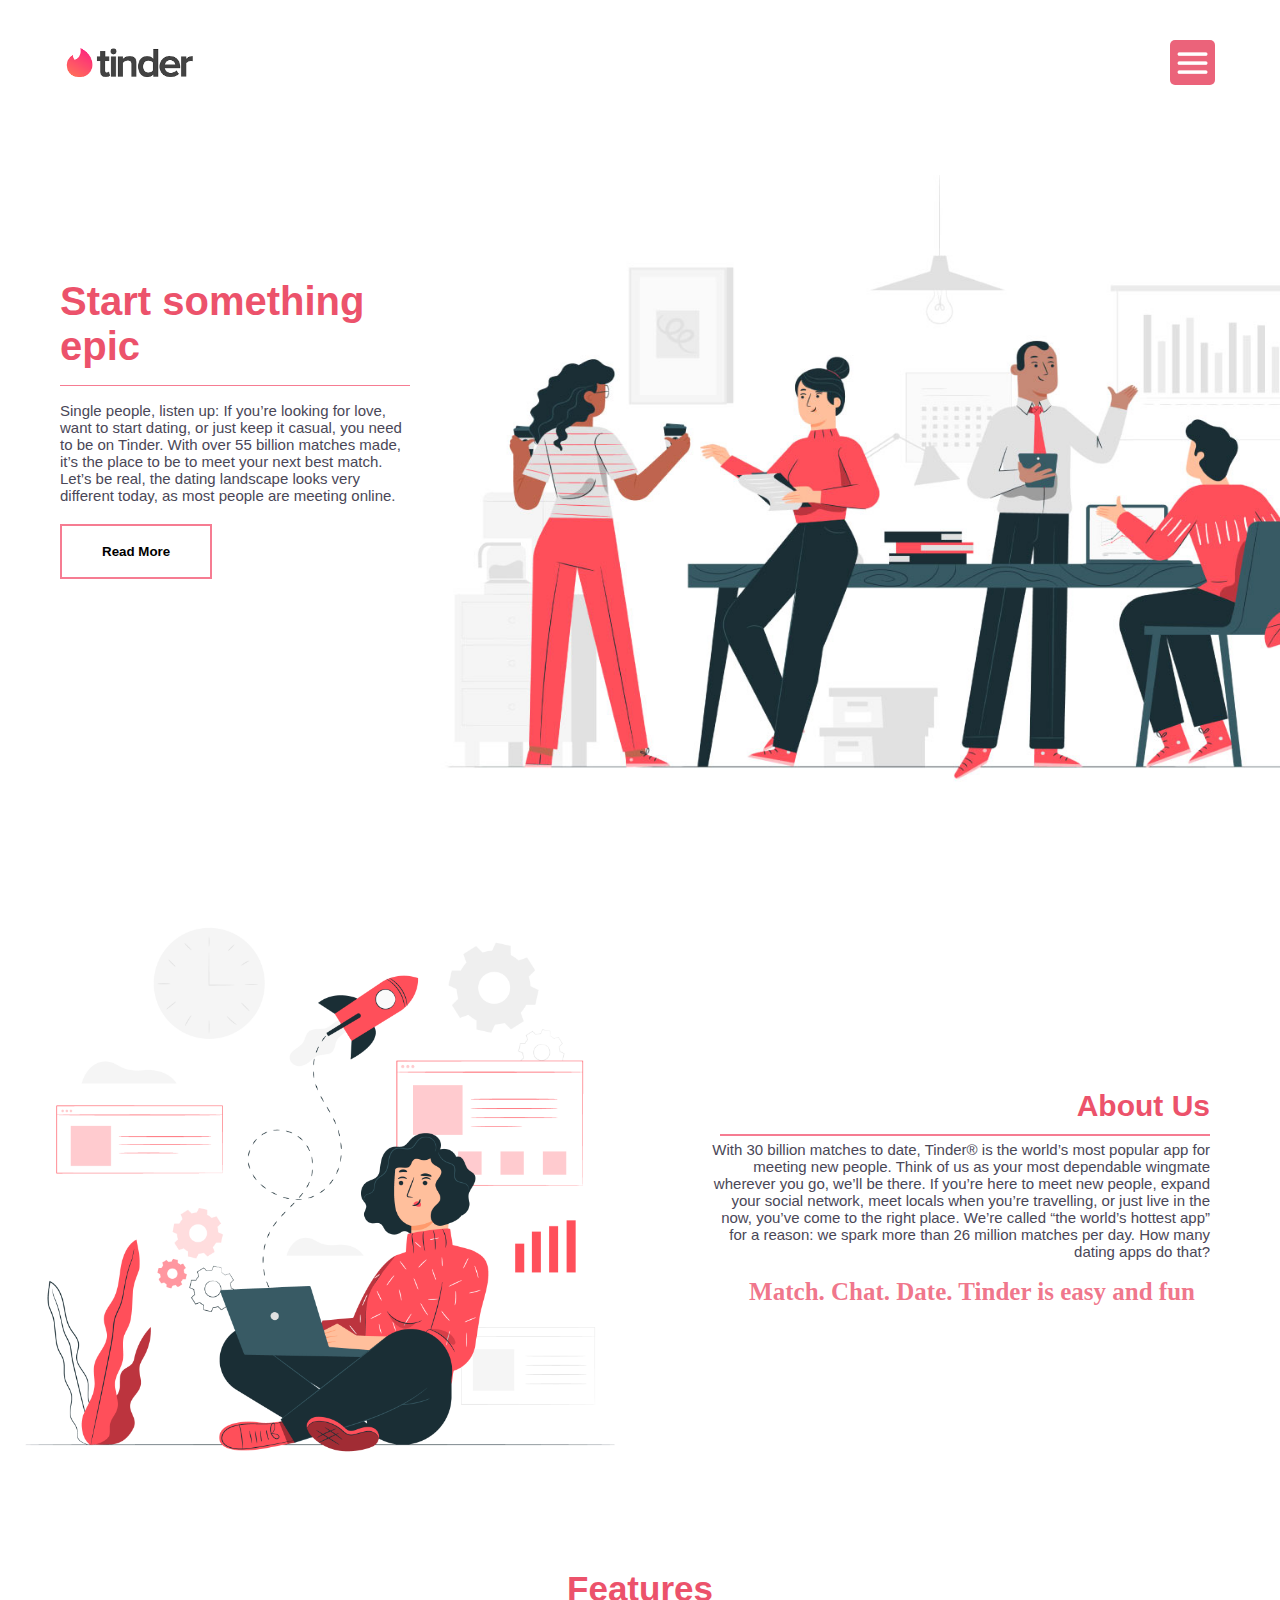
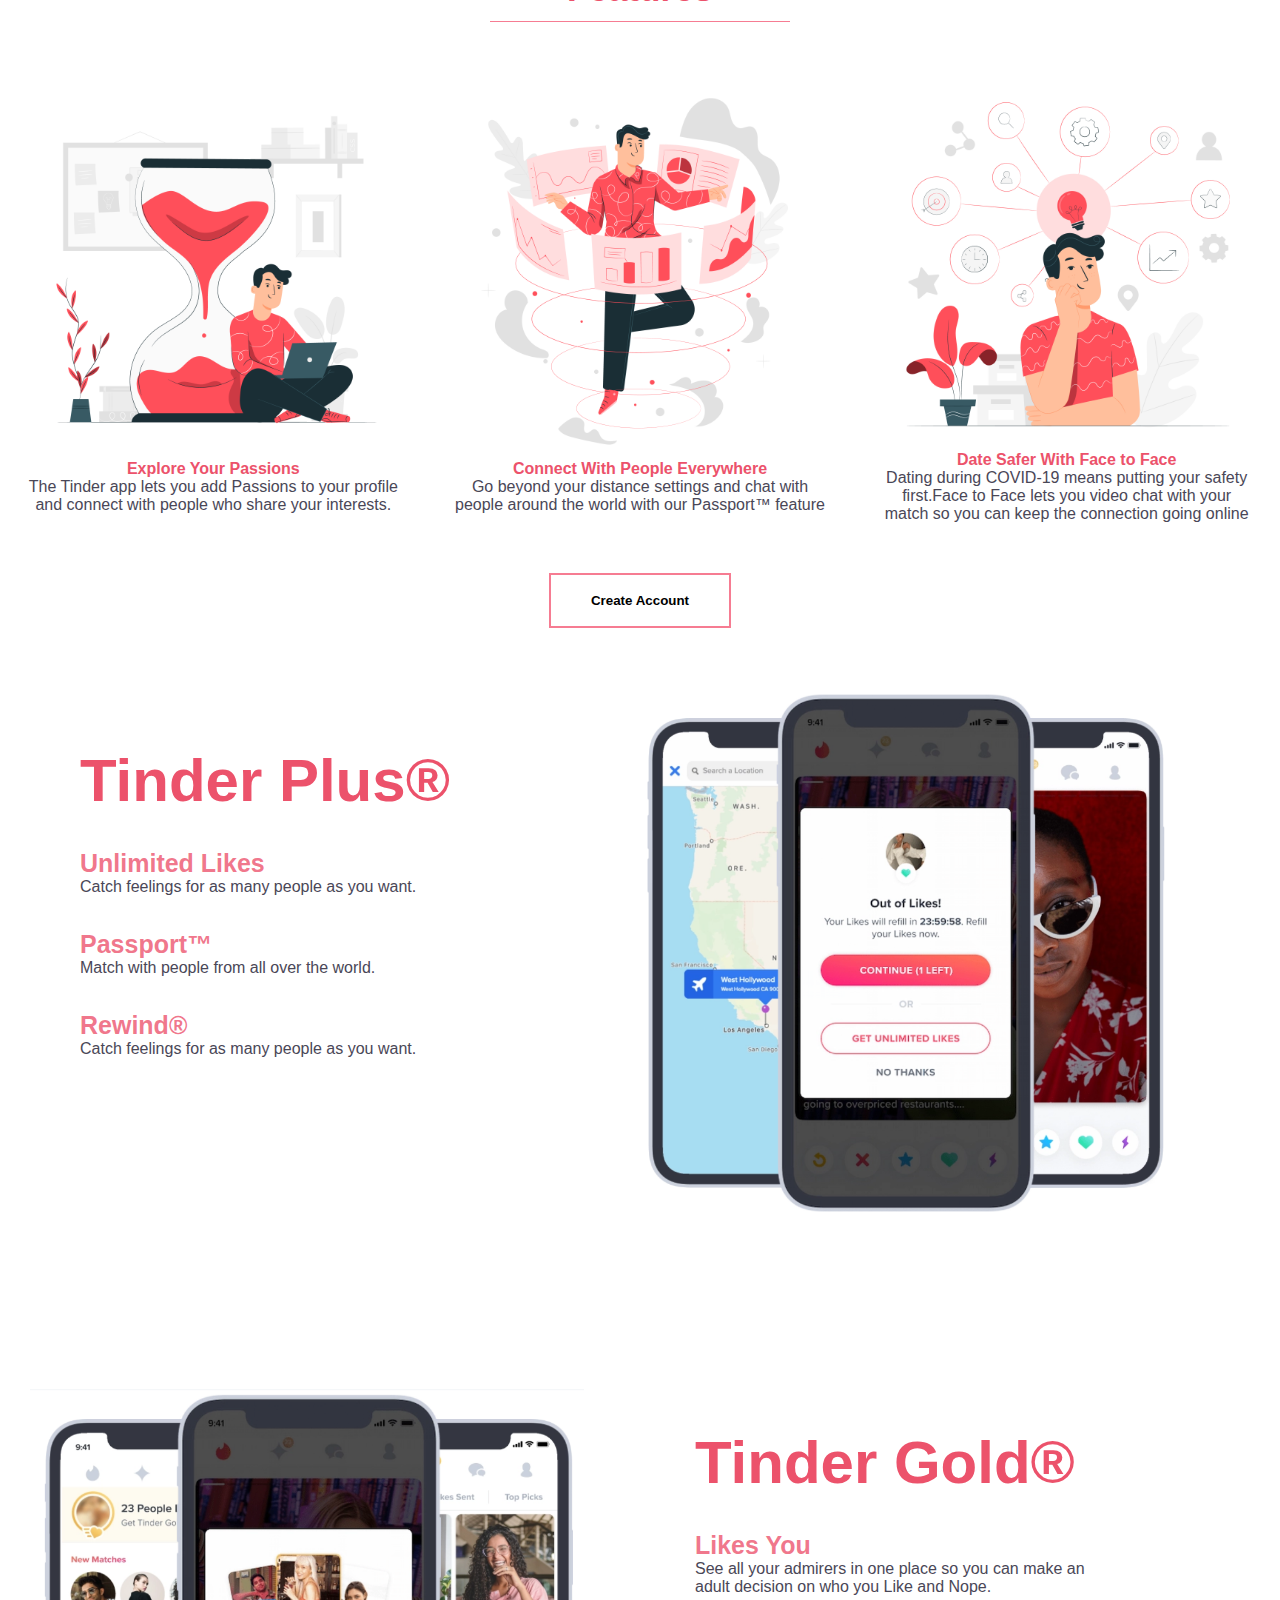
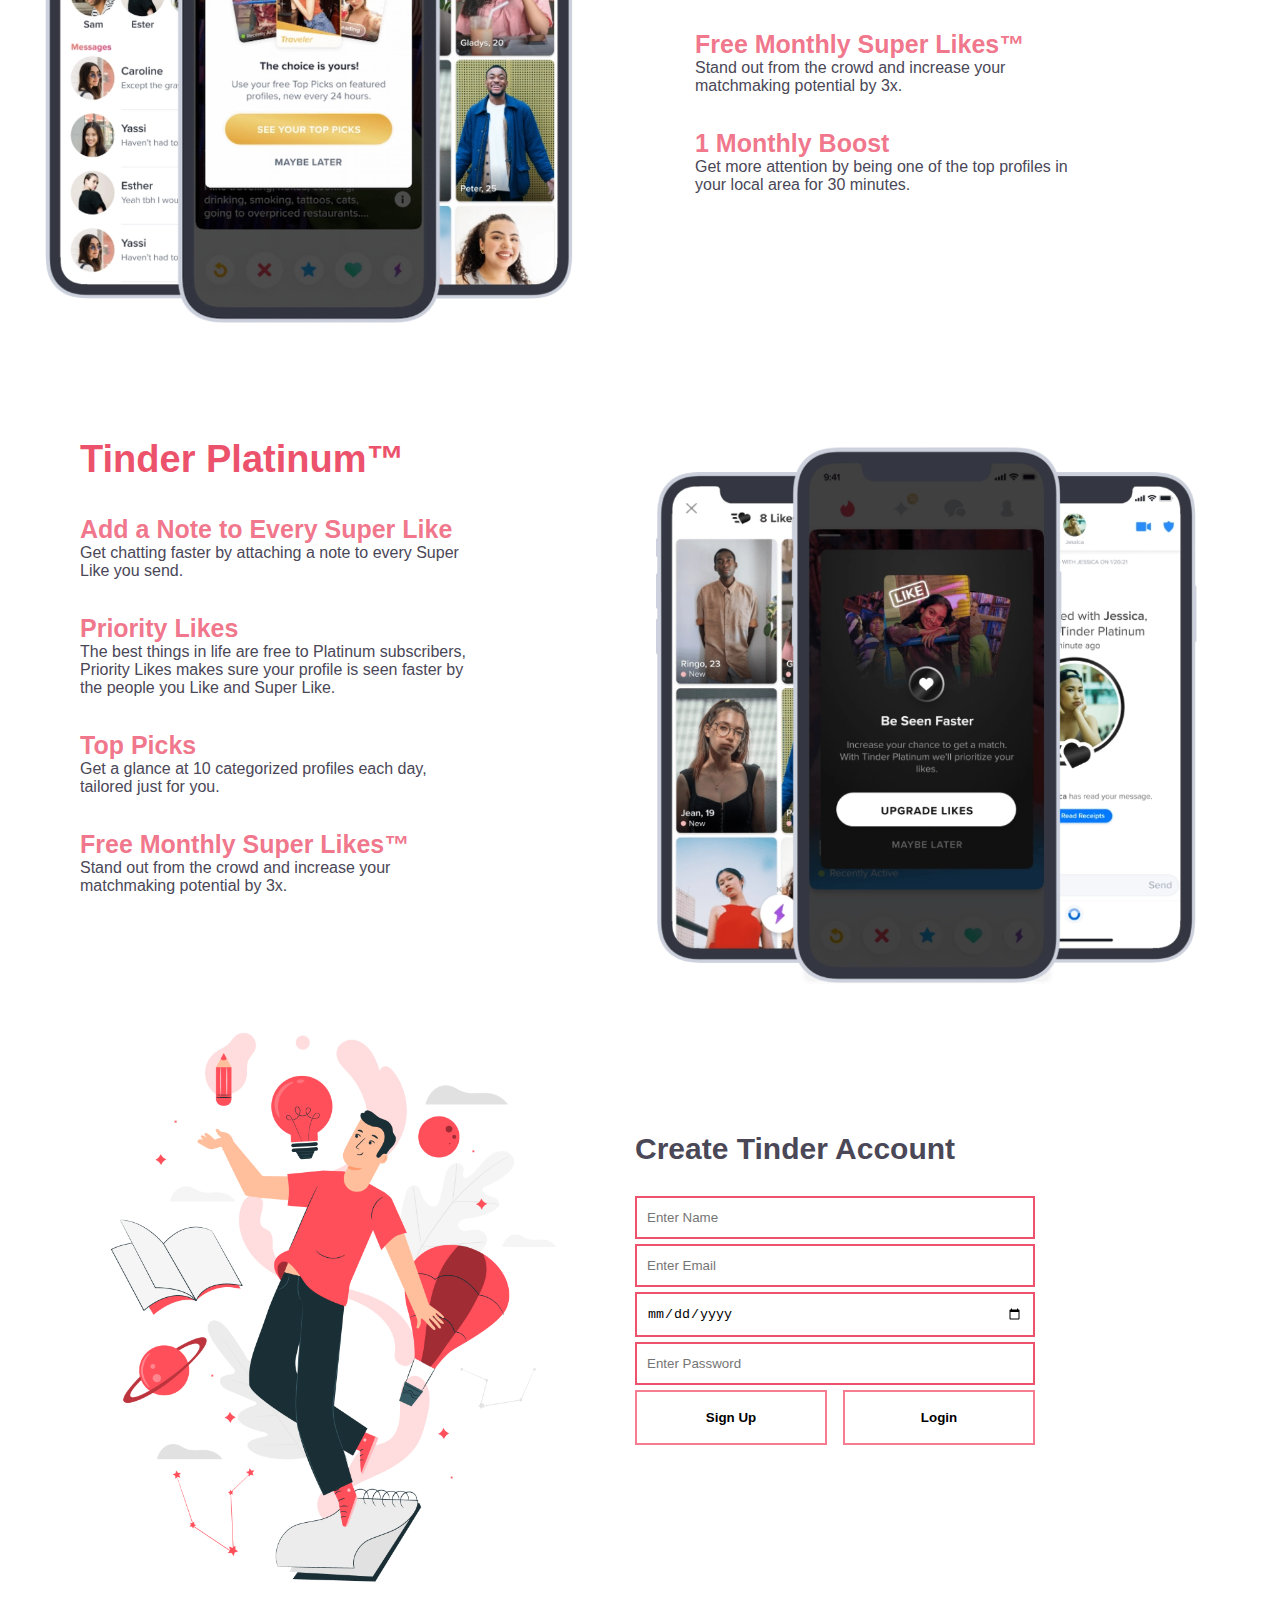
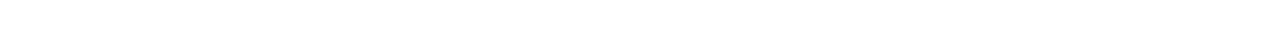
==== index.html @ 2828ff1f "first commit" ====
<!DOCTYPE html>
<html lang="en">
<head>
    <meta charset="UTF-8">
    <meta http-equiv="X-UA-Compatible" content="IE=edge">
    <meta name="viewport" content="width=device-width, initial-scale=1.0">
    <link href="wstyle.css" rel="stylesheet" type="text/css">
    <title>Website</title>
</head>
<body>
    <a name="header">
<section id="header">
    <div class="container">
  
        <img src="images/tinder.jpg" class="logo">
        <div class="header-text"> 
            <h1>Start something epic</h1>
            <span class="square">
            </span>
            <p class="p-text">Single people, listen up: If you’re looking for love, want to start dating, or just keep it casual, you need to be on Tinder. With over 55 billion matches made, it’s the place to be to meet your next best match. Let’s be real, the dating landscape looks very different today, as most people are meeting online. </p>
        <button class="read">Read More</button>
        </div>
    </div>
</section>
</a>
<nav id="side">
<ul>
    <li><a href="#header">HOME</a></li>
    <li><a href="#sign">SIGN IN</a></li>
    <li><a href="#about">ABOUT US</a></li>
    <li><a href="#feature">FEATURES</a></li>
        <li>
            <a href="#product">Tinder Plus®</a>   
        <li>
            <a href="#gold">Tinder Gold®</a>
    </li>
    <li>
        <a href="#platinum">Tinder Platinum™</a>
    </li>
</ul>
</nav>
<img src="images\Untitledmenui.png" id="menui">
<a name="about">
<section id="about">
        <div class="about-left-col">
            <img src="images/3255469.jpg">
        </div>
        <div class="about-right-col">
    <div class ="about-text">
        <h1 class="htext">About Us</h1>
        <span class="squarelong">
        </span>
        <p class="pt">With 30 billion matches to date, Tinder® is the world’s most popular app for meeting new people. Think of us as your most dependable wingmate wherever you go, we’ll be there. If you’re here to meet new people, expand your social network, meet locals when you’re travelling, or just live in the now, you’ve come to the right place. We’re called “the world’s hottest app” for a reason: we spark more than 26 million matches per day. How many dating apps do that?</p>
        <br>
        <h3>Match. Chat. Date. Tinder is easy and fun </h3>
    </div>
        </div>
    </section>
    </a>
    <a name="feature">
    <section id="features">
        <div class="feature-head">
            <h1 class="headtes">Features</h1>
          <center>
            <div class="lines">
            </div>
          </center>  
        </div>
        <div class="feature-row">
            <div class="feature-col">
                <img src="images/3255337.jpg" class="imag">
                <h4 class="fh">Explore Your Passions</h4>
                <p class="fp">The Tinder app lets you add Passions to your profile and connect with people who share your interests.</p>
            </div>
            <div class="feature-col">
                <img src="images/3684518.jpg" class="imag">
                <h4 class="fh">Connect With People Everywhere</h4>
                <p class="fp">Go beyond your distance settings and chat with people around the world with our Passport™ feature</p>
            </div>
            <div class="feature-col">
                <img src="images/3704081.jpg" class="imag">
                <h4 class="fh">Date Safer With Face to Face</h4>
                <p class="fp">Dating during COVID-19 means putting your safety first.Face to Face lets you video chat with your match so you can keep the connection going online</p>
            </div>
        </div>
        <div class="feature-btn">
            <center>
            <button class="read">Create Account</button>
            </center>
        </div>
    </section>
</a>
<a name="product">
<section id="products">
    <div class="container product-row">
        <div class="product-left-col">
            <div class="product-text">
                <h1>Tinder Plus®</h1>
                <br>
                <h3 class="producthead">Unlimited Likes</h3>
                <p class="productp">Catch feelings for as many people as you want.</p>
               <br>
                <h3 class="producthead"> Passport™</h3>
                <p class="productp">Match with people from all over the world.</p>
                <br>
                <h3 class="producthead">Rewind®</h3>
                <p class="productp">Catch feelings for as many people as you want.</p>
            </div>
        </div>
        <div class="product-right-col">
            <img src="images/ims.png">
        </div>
    </div>
</section>
</a>
<a name="gold">
<section id="prodgold">
    <div class="container product-row">
        <div class="product-right-col">
            <img src="images/gold.png">
        </div>
        <div class="product-left-col">
            <div class="product-text">
                
                <h1>Tinder Gold®</h1>
                <br>
                <h3 class="producthead">Likes You</h3>
                <p class="productp">See all your admirers in one place so you can make an adult decision on who you Like and Nope.</p>
               <br>
                <h3 class="producthead">Free Monthly Super Likes™</h3>
                <p class="productp"> Stand out from the crowd and increase your matchmaking potential by 3x.</p>
                <br>
                <h3 class="producthead">1 Monthly Boost</h3>
                <p class="productp">Get more attention by being one of the top profiles in your local area for 30 minutes.</p>
            
            </div>
        </div>
        
    </div>
</section>
</a>
<a name="platinum">
    <section id="prodplat">
        <div class="container product-row">
            <div class="product-left-col">
                <div class="product-text">
                    <h1 class ="plath">Tinder Platinum™</h1>
                    <br>
                    <h3 class="producthead">Add a Note to Every Super Like</h3>
                    <p class="productp">Get chatting faster by attaching a note to every Super Like you send.</p>
                   <br>
                    <h3 class="producthead">Priority Likes</h3>
                    <p class="productp">The best things in life are free to Platinum subscribers, Priority Likes makes sure your profile is seen faster by the people you Like and Super Like.</p>
                    <br>
                    <h3 class="producthead">Top Picks</h3>
                    <p class="productp">Get a glance at 10 categorized profiles each day, tailored just for you.</p>
                    <br>
                    <h3 class="producthead">Free Monthly Super Likes™</h3>
                    <p class="productp">Stand out from the crowd and increase your matchmaking potential by 3x.</p>
                </div>
            </div>
            <div class="product-right-col">
                <img src="images/platinum.png">
            </div>
        </div>
    </section>
    </a>
    <a name="sign">
  <section id="contact">
      <div class="container contact-row">
             
              <div class="contact-left-col">
                  <img src="images/3255309.jpg">
              </div>
              <div class="contact-right-col">
                  <h1 class="plat">Create Tinder Account</h1>
                  <form>
                      <input type="text" placeholder="Enter Name">
                      <input type="email" placeholder="Enter Email">
                      <input type="date" placeholder="Enter dob">
                      <input type="Password" placeholder="Enter Password">
                      <div class="btn-box">
                        <button class="read">Sign Up</button>
                        <button class="read">Login</button>
                    </div>
                  </form>
            </div>
          </div>
      </div>
  </section>
</a>
<script>
    var menui = document.getElementById("menui");
    var side= document.getElementById("side");
 side.style.right = "-250px";
 menui.onclick = function (){
     if(side.style.right =="-250px"){
        side.style.right="0";
     }
     else{
         side.style.right="-250px";
     }
 }
 
 </script>
</body>
</html>
---- wstyle.css ----
*{
  margin:0;
  padding:0;
  
}
#header{
  height: 100vh;
  background-image: url(images/3372240.jpg);
  background-position: center;
  background-size: cover;
}
.container{
  margin-top: -25px;
  margin-right:20px ;
  margin-left: 10px;
}
.logo{
  width:240px;
  height:180px;
}
.header-text{
  max-width: 350px;
  margin-left: 50px;
  margin-top: 120px;
  font-family:'Lucida Sans', 'Lucida Sans Regular', 'Lucida Grande', 'Lucida Sans Unicode', Geneva, Verdana, sans-serif;
  color: rgb(236, 82, 107);
  font-size: 20px;
}
.p-text{
  max-width: 350px;
  margin-top: 10px;
  font-size: 15px;
  font-family:Verdana, Geneva, Tahoma, sans-serif;
  color: rgb(74, 71, 87);

}
.square{
  height: 1px;
  width:350px;
  display: inline-block;
  background: #f67c92;
  margin: 1px 0px;
}
.squarelong{
  height: 1.5px;
  width:490px;
  display: inline-block;
  background: #f67c92;
  margin: 1px 0px;
}
.read{
  padding:18px 40px;
  background:transparent ;
  outline: none;
  border: 2px solid #f67c92;
  font-weight: bold;
  cursor: pointer;
  font-family:Verdana, Geneva, Tahoma, sans-serif;
}
.header-text button{
  margin-top: 20px;
  margin-bottom: 60px;
}
#side{
  width:250px;
  height:100vh;
  position:fixed;
  right:-250px;
  top:0;
 background:  rgb(235, 99, 122);
  z-index: 2;
  transition: 0.5s;
}
nav ul li{
  list-style: none;
  margin:50px 20px;
}
nav ul li a{
  text-decoration: none;
  color:white ;
  font-family: 'Segoe UI', Tahoma, Geneva, Verdana, sans-serif;
}
#menui{
  width:45px;
  position: fixed;
  right:65px;
  top:40px;
  z-index:2;
  cursor: pointer;
  border-radius: 5px;
}
#about{
  padding:100px 0;
  display:flex;
  align-items: center;
  flex-wrap: wrap;
}
.about-left-col{
  flex-basis:50% ;
}
.about-left-col img{
  width:100%;
  margin-top:-100px ;
 margin-bottom:-100px ;
}
.about-right-col{
  flex-basis:50% ;
  text-align: right;
}
.about-text{
  max-width: 500px;
  margin-right: 70px;
  display: inline-block;
}
.htext{
  font-family: 'Lucida Sans', 'Lucida Sans Regular', 'Lucida Grande', 'Lucida Sans Unicode', Geneva, Verdana, sans-serif;
  color: rgb(236, 82, 107);
  font-size:30px;
}
.pt{
  font-family: Verdana, Geneva, Tahoma, sans-serif;
  color: rgb(74, 71, 87);
font-size: 15px;
}
h3{
  color: rgba(236, 82, 108, 0.795);
   margin-right:15px ;
 font-size:25px;
}
#features{
  padding-top:50px;
  padding-bottom: 50px;
}
.feature-row{
  width:100%;
  margin:auto;
  display:flex;
  align-items: center;
  justify-content: space-around;
  flex-wrap:wrap;
  margin-bottom:100px ;
  margin-top: 50px;
}
.feature-col{
  flex-basis: 25%;
  text-align: center;
}
.imag{
  width:370px;
  height:370px;
}
.headtes{
  text-align: center;
  font-family:'Lucida Sans', 'Lucida Sans Regular', 'Lucida Grande', 'Lucida Sans Unicode', Geneva, Verdana, sans-serif;
  font-size:35px;
  color: rgb(236, 82, 107);
}
.lines{
  height: 1px;
  width:300px;
  display: inline-block;
  background: #f67c92;
  margin: 1px 0px;
}
.fh{
   font-family:'Lucida Sans', 'Lucida Sans Regular', 'Lucida Grande', 'Lucida Sans Unicode', Geneva, Verdana, sans-serif ;
   color: rgb(236, 82, 107);
}
.fp{
  font-family: Verdana, Geneva, Tahoma, sans-serif;
  color: rgb(74, 71, 87);

}
.feature-btn{
  margin-top:-50px;
}

#products{
  padding-top:100px;
  padding:20px ;
}
#prodgold{
  padding-top:140px;
  padding-left:20px;
}
#prodplat{
  padding-top:140px;
  padding-left: 20px;
}
.product-row{
display:flex;
align-items: center;
flex-wrap: wrap;
}
.product-right-col{
  flex-basis: 50%;
}
.product-right-col img{
  width:90%;
  margin-top:-30px;
  margin-bottom: 25px;
}
.product-left-col{
  flex-basis: 50%;
}

.product-text{
  max-width:400px;
  font-family: 'Lucida Sans', 'Lucida Sans Regular', 'Lucida Grande', 'Lucida Sans Unicode', Geneva, Verdana, sans-serif;
  color:rgb(236, 82, 107); 
  font-size: 30px;
  margin-bottom:50px;
  margin-left: 50px;
  margin-top: -100px;
}
.producthead{
  font-family:'Segoe UI', Tahoma, Geneva, Verdana, sans-serif;
  font-size: 25px;
}
.productp{
  font-family: Verdana, Geneva, Tahoma, sans-serif;
  color: rgb(74, 71, 87);
  font-size: 16px;
}
.plath{
 font-size: 38px;
}
.contact-row{
  display:flex;
  align-items:center;
  flex-wrap:wrap;
}
.contact-left-col,.contact-right-col{
flex-basis:50%;
}
.contact-left-col img{
  width:100%;
}
form{
  max-width:400px;
  margin:30px 0;
}
form input{
  width:100%;
  padding:12px 10px;
  margin-bottom:5px;
  outline:none;
  box-shadow: none;
  box-sizing: border-box;
  border:2px solid rgb(236, 82, 107); ;
}
.plat{
  font-family:Verdana, Geneva, Tahoma, sans-serif;
  font-size: 30px;
  color: rgb(74, 71, 87);
}
.btn-box{
  width:100%;
  display: flex;
  justify-content: space-between;
}
.btn-box button{
  flex-basis:48%;
  padding:18px 0;

}
@media only screen and (max-width:770px){
  #header{
    background-image: none;
  }
  .container{
    margin-top:-17px;
    margin-right:10px ;
    margin-left: -10px;
  }
  .logo{
    width:225px;
    height:170px;
  }
  .header-text{
    margin-left: 50px;
    margin-top: 70px;
    font-family:'Lucida Sans', 'Lucida Sans Regular', 'Lucida Grande', 'Lucida Sans Unicode', Geneva, Verdana, sans-serif;
    color: rgb(236, 82, 107);
    font-size: 20px;
  }
  #menui{
    width:40px;
    top:45px;
    right:65px;
    border-radius: 5px;
  }
  .read{
    padding:10px 16px;  
  }
  .about-left-col,.about-right-col{
    flex-basis:100% ;
  }
  .about-text{
   padding-right:10px;
    margin: 60px 0 10px;
    display: inline-block;
  }
 
  .feature-col{
    flex-basis: 100%;
    margin-bottom: 120px;
  }
  .feature-row{
    margin:0 50px;
  }
  .product-left-col,.product-right-col{
    flex-basis: 100%;
  }
  .headtes{
    margin-left: 80px;
  }
  .lines{
    height: 1px;
    width:300px;
    display: inline-block;
    background: #f67c92;
    margin: 1px 80px;
  }
 .feature-btn{
   padding-left: 100px;
 }
 .product-right-col img{
  width:90%;
margin:10px 60px;

}
.product-text{
  font-size: 25px;
  margin-bottom:50px;
  margin-left: 60px;
  margin-top: 40px;
}

.contact-left-col,.contact-right-col{
  flex-basis:100%;
  }
  .contact-left-col img{
    margin-top: 100px;
    margin-left: 70px;
  }
  form{
    margin-left: 100px;
    margin-right: -20px;
  }
  .plat{
    margin-left: 110px;
    font-size: 20px;
   }
}
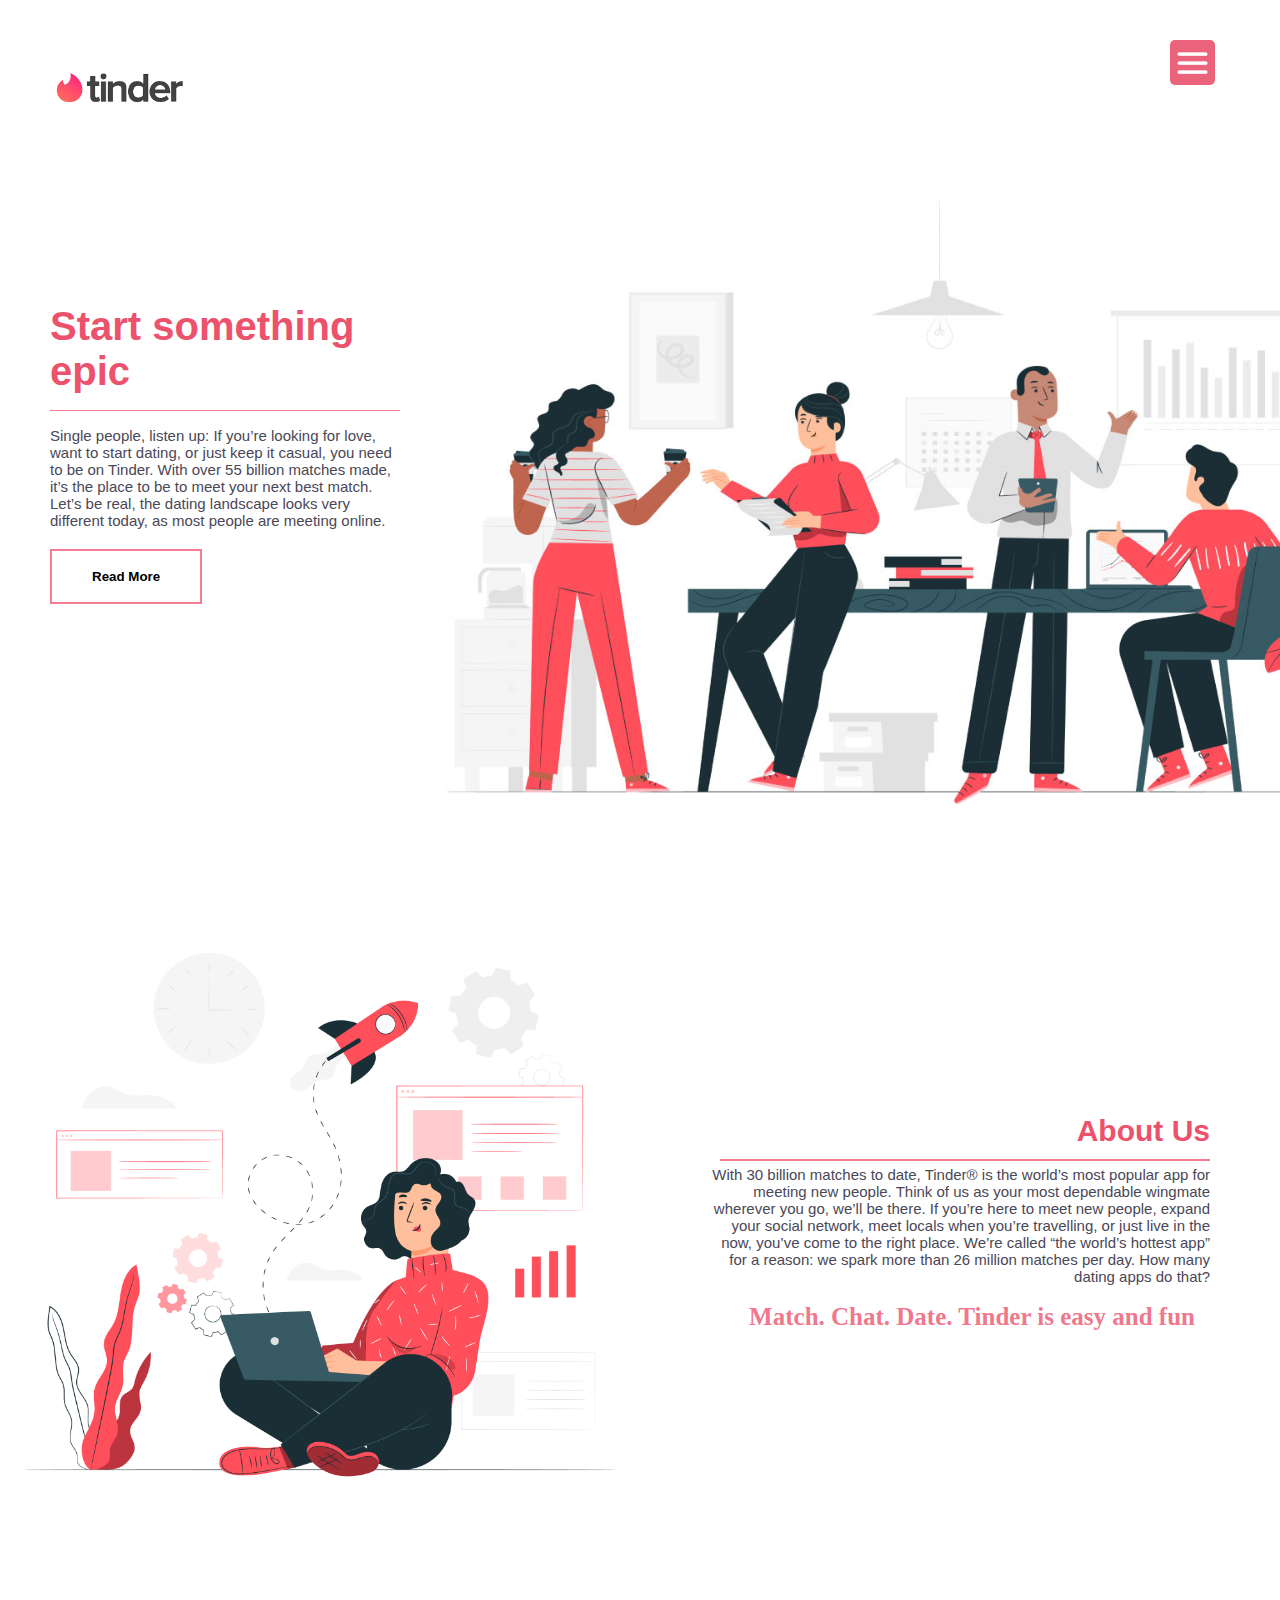
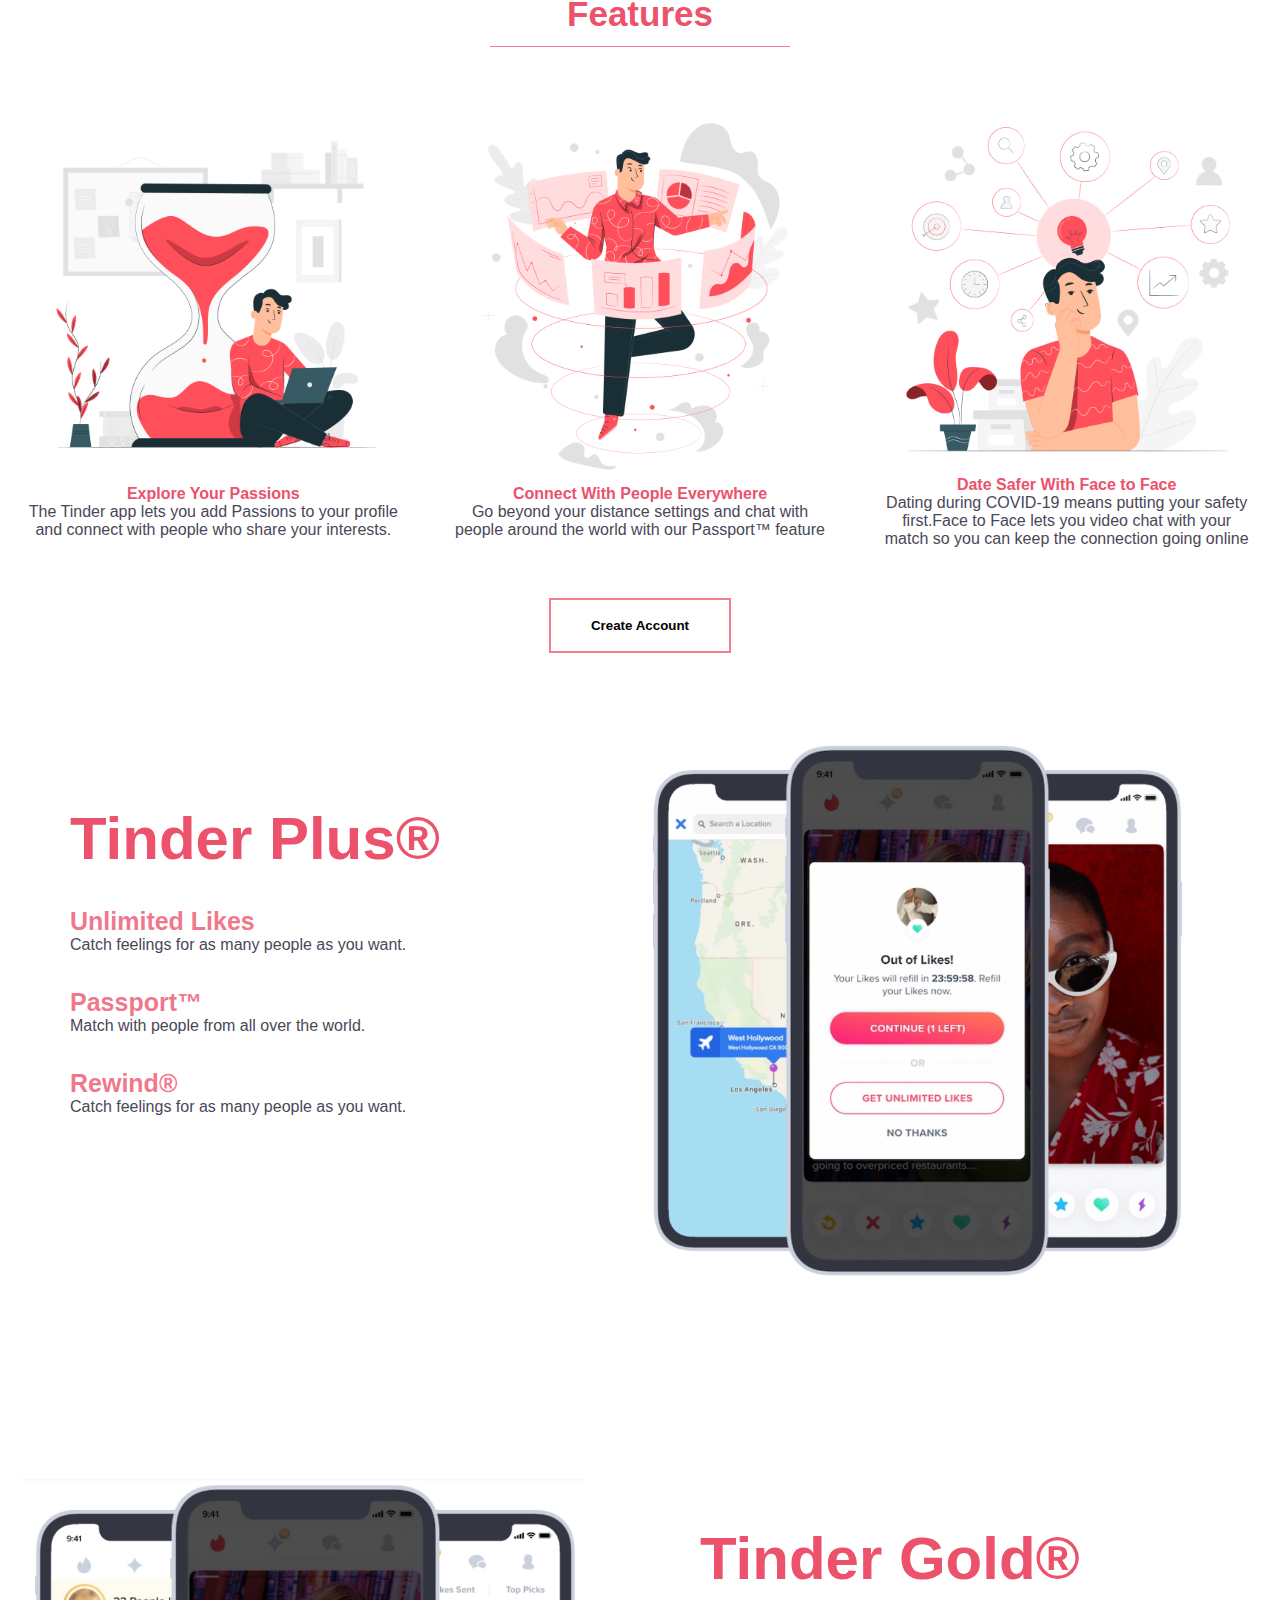
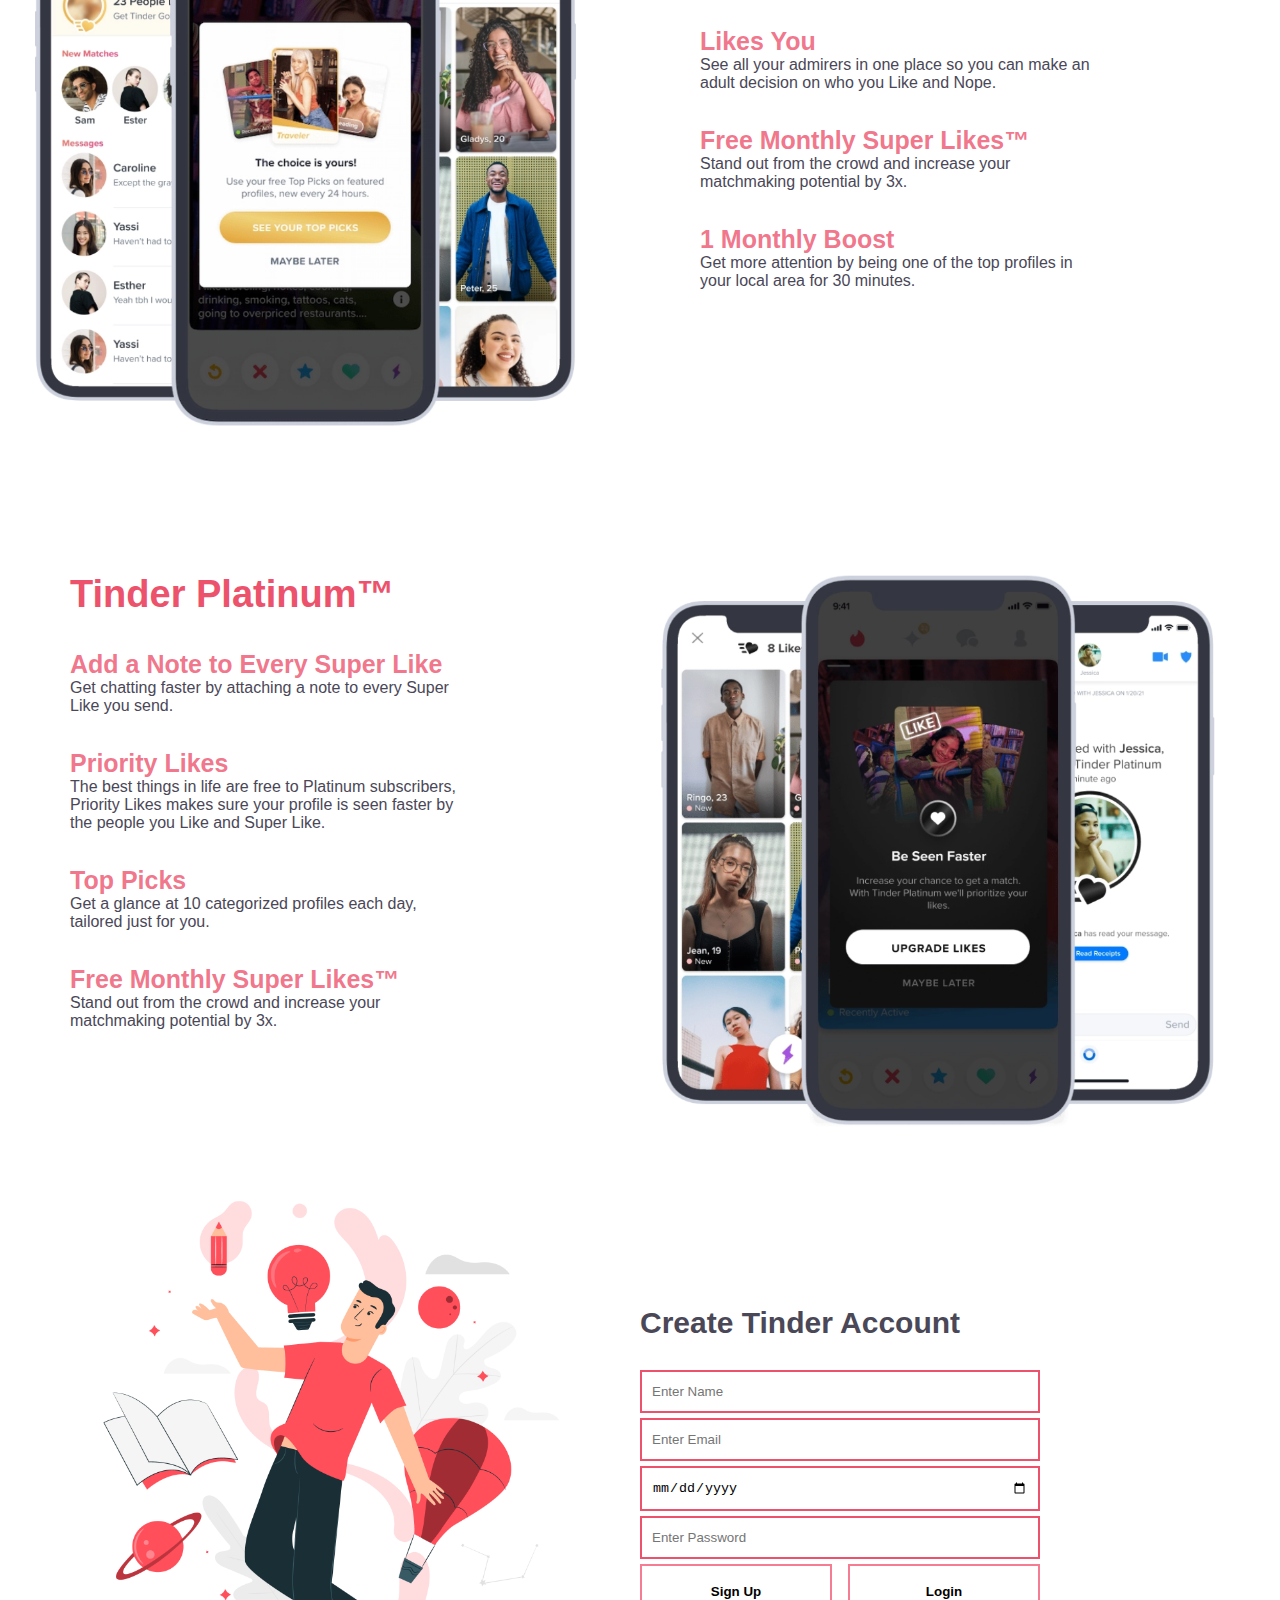
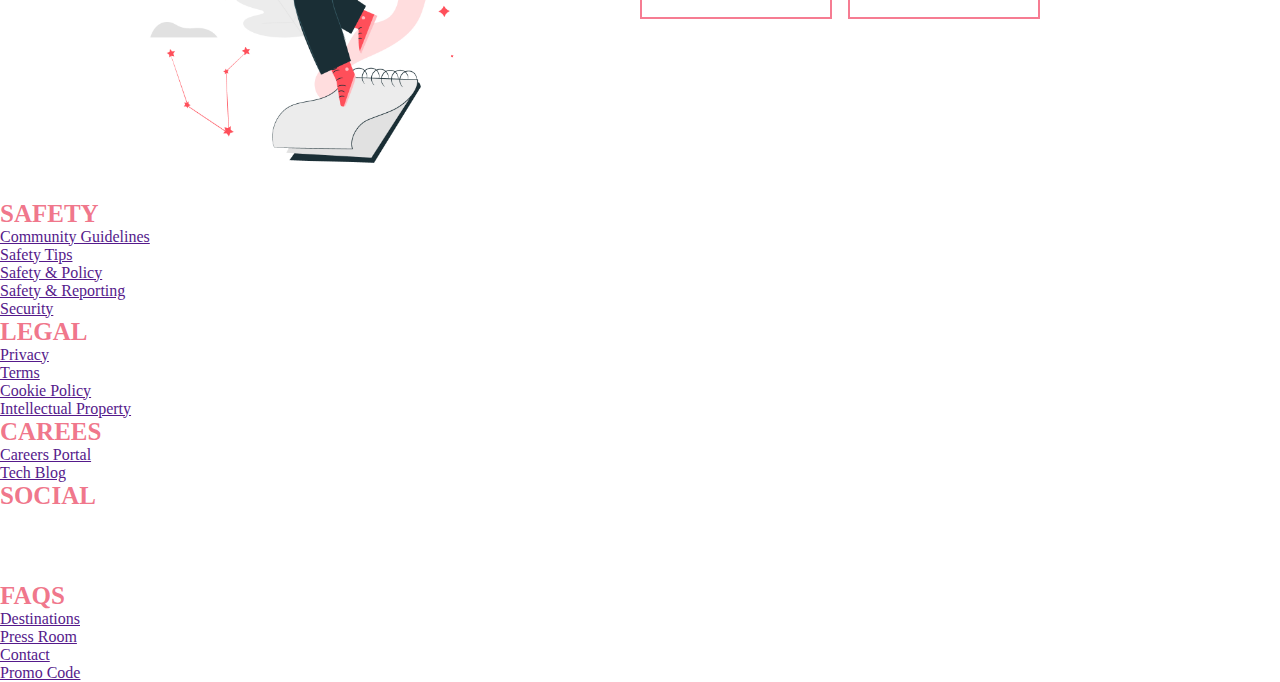
==== commit 2eaa61c1: "Update index.html" ====
--- a/index.html
+++ b/index.html
@@ -1,207 +1,278 @@
 <!DOCTYPE html>
 <html lang="en">
+
 <head>
     <meta charset="UTF-8">
     <meta http-equiv="X-UA-Compatible" content="IE=edge">
-    <meta name="viewport" content="width=device-width, initial-scale=1.0">
+    <meta name="viewport" content="width=device-width" , initial-scale="0">
+    <link href="wstyle.css" rel="stylesheet" type="text/css">
+    <link rel="preconnect" href="https://fonts.googleapis.com">
+    <link rel="preconnect" href="https://fonts.gstatic.com" crossorigin>
+    <link rel="stylesheet" href="https://maxcdn.bootstrapcdn.com/bootstrap/4.0.0-alpha.6/css/bootstrap.min.css"
+        integrity="sha384-rwoIResjU2yc3z8GV/NPeZWAv56rSmLldC3R/AZzGRnGxQQKnKkoFVhFQhNUwEyJ" crossorigin="anonymous">
+    <script src="https://ajax.googleapis.com/ajax/libs/jquery/3.5.1/jquery.min.js"></script>
+    <script src="https://maxcdn.bootstrapcdn.com/bootstrap/3.4.1/js/bootstrap.min.js"></script>
     <link href="wstyle.css" rel="stylesheet" type="text/css">
     <title>Website</title>
 </head>
+
 <body>
     <a name="header">
-<section id="header">
-    <div class="container">
-  
-        <img src="images/tinder.jpg" class="logo">
-        <div class="header-text"> 
-            <h1>Start something epic</h1>
-            <span class="square">
-            </span>
-            <p class="p-text">Single people, listen up: If you’re looking for love, want to start dating, or just keep it casual, you need to be on Tinder. With over 55 billion matches made, it’s the place to be to meet your next best match. Let’s be real, the dating landscape looks very different today, as most people are meeting online. </p>
-        <button class="read">Read More</button>
+        <section id="header">
+            <div class="container-fluid">
+
+                <img src="images/tinder.jpg" class="logo">
+                <div class="header-text">
+                    <h1>Start something epic</h1>
+                    <span class="square">
+                    </span>
+                    <p class="p-text">Single people, listen up: If you’re looking for love, want to start dating, or
+                        just keep it casual, you need to be on Tinder. With over 55 billion matches made, it’s the place
+                        to be to meet your next best match. Let’s be real, the dating landscape looks very different
+                        today, as most people are meeting online. </p>
+                    <button class="read">Read More</button>
+                </div>
+            </div>
+        </section>
+    </a>
+    <nav id="side">
+        <ul>
+            <li><a href="#header">HOME</a></li>
+            <li><a href="#sign">SIGN IN</a></li>
+            <li><a href="#about">ABOUT US</a></li>
+            <li><a href="#feature">FEATURES</a></li>
+            <li>
+                <a href="#product">Tinder Plus®</a>
+            <li>
+                <a href="#gold">Tinder Gold®</a>
+            </li>
+            <li>
+                <a href="#platinum">Tinder Platinum™</a>
+            </li>
+        </ul>
+    </nav>
+    <img src="images/Untitledmenui.png" id="menui">
+    <a name="about">
+        <section id="about">
+            <div class="about-left-col">
+                <img src="images/3255469.jpg">
+            </div>
+            <div class="about-right-col">
+                <div class="about-text">
+                    <h1 class="htext">About Us</h1>
+                    <span class="squarelong">
+                    </span>
+                    <p class="pt">With 30 billion matches to date, Tinder® is the world’s most popular app for meeting
+                        new people. Think of us as your most dependable wingmate wherever you go, we’ll be there. If
+                        you’re here to meet new people, expand your social network, meet locals when you’re travelling,
+                        or just live in the now, you’ve come to the right place. We’re called “the world’s hottest app”
+                        for a reason: we spark more than 26 million matches per day. How many dating apps do that?</p>
+                    <br>
+                    <h3>Match. Chat. Date. Tinder is easy and fun </h3>
+                </div>
+            </div>
+        </section>
+    </a>
+    <a name="feature">
+        <section id="features">
+            <div class="feature-head">
+                <h1 class="headtes">Features</h1>
+                <center>
+                    <div class="lines">
+                    </div>
+                </center>
+            </div>
+            <div class="feature-row">
+                <div class="feature-col">
+                    <img src="images/3255337.jpg" class="imag">
+                    <h4 class="fh">Explore Your Passions</h4>
+                    <p class="fp">The Tinder app lets you add Passions to your profile and connect with people who share
+                        your interests.</p>
+                </div>
+                <div class="feature-col">
+                    <img src="images/3684518.jpg" class="imag">
+                    <h4 class="fh">Connect With People Everywhere</h4>
+                    <p class="fp">Go beyond your distance settings and chat with people around the world with our
+                        Passport™ feature</p>
+                </div>
+                <div class="feature-col">
+                    <img src="images/3704081.jpg" class="imag">
+                    <h4 class="fh">Date Safer With Face to Face</h4>
+                    <p class="fp">Dating during COVID-19 means putting your safety first.Face to Face lets you video
+                        chat with your match so you can keep the connection going online</p>
+                </div>
+            </div>
+            <div class="feature-btn">
+                <center>
+                    <button class="read">Create Account</button>
+                </center>
+            </div>
+        </section>
+    </a>
+    <a name="product">
+        <section id="products">
+            <div class="containerr product-row">
+                <div class="product-left-col">
+                    <div class="product-text">
+                        <h1>Tinder Plus®</h1>
+                        <br>
+                        <h3 class="producthead">Unlimited Likes</h3>
+                        <p class="productp">Catch feelings for as many people as you want.</p>
+                        <br>
+                        <h3 class="producthead"> Passport™</h3>
+                        <p class="productp">Match with people from all over the world.</p>
+                        <br>
+                        <h3 class="producthead">Rewind®</h3>
+                        <p class="productp">Catch feelings for as many people as you want.</p>
+                    </div>
+                </div>
+                <div class="product-right-col">
+                    <img src="images/ims.png">
+                </div>
+            </div>
+        </section>
+    </a>
+    <a name="gold">
+        <section id="prodgold">
+            <div class="containerr product-row">
+                <div class="product-right-col">
+                    <img src="images/gold.png">
+                </div>
+                <div class="product-left-col">
+                    <div class="product-text">
+
+                        <h1>Tinder Gold®</h1>
+                        <br>
+                        <h3 class="producthead">Likes You</h3>
+                        <p class="productp">See all your admirers in one place so you can make an adult decision on who
+                            you Like and Nope.</p>
+                        <br>
+                        <h3 class="producthead">Free Monthly Super Likes™</h3>
+                        <p class="productp"> Stand out from the crowd and increase your matchmaking potential by 3x.</p>
+                        <br>
+                        <h3 class="producthead">1 Monthly Boost</h3>
+                        <p class="productp">Get more attention by being one of the top profiles in your local area for
+                            30 minutes.</p>
+
+                    </div>
+                </div>
+
+            </div>
+        </section>
+    </a>
+    <a name="platinum">
+        <section id="prodplat">
+            <div class="containerr product-row">
+                <div class="product-left-col">
+                    <div class="product-text">
+                        <h1 class="plath">Tinder Platinum™</h1>
+                        <br>
+                        <h3 class="producthead">Add a Note to Every Super Like</h3>
+                        <p class="productp">Get chatting faster by attaching a note to every Super Like you send.</p>
+                        <br>
+                        <h3 class="producthead">Priority Likes</h3>
+                        <p class="productp">The best things in life are free to Platinum subscribers, Priority Likes
+                            makes sure your profile is seen faster by the people you Like and Super Like.</p>
+                        <br>
+                        <h3 class="producthead">Top Picks</h3>
+                        <p class="productp">Get a glance at 10 categorized profiles each day, tailored just for you.</p>
+                        <br>
+                        <h3 class="producthead">Free Monthly Super Likes™</h3>
+                        <p class="productp">Stand out from the crowd and increase your matchmaking potential by 3x.</p>
+                    </div>
+                </div>
+                <div class="product-right-col">
+                    <img src="images/platinum.png">
+                </div>
+            </div>
+        </section>
+    </a>
+    <a name="sign">
+        <section id="contact">
+            <div class="containerr contact-row">
+
+                <div class="contact-left-col">
+                    <img src="images/3255309.jpg">
+                </div>
+                <div class="contact-right-col">
+                    <h1 class="plat">Create Tinder Account</h1>
+                    <form>
+                        <input type="text" placeholder="Enter Name">
+                        <input type="email" placeholder="Enter Email">
+                        <input type="date" placeholder="Enter dob">
+                        <input type="Password" placeholder="Enter Password">
+                        <div class="btn-box">
+                            <button class="read">Sign Up</button>
+                            <button class="read">Login</button>
+                        </div>
+                    </form>
+                </div>
+            </div>
+            </div>
+        </section>
+    </a>
+    <div class="jumbotron" style="margin-bottom: 0;">
+        <div class="row">
+            <div class="col col1">
+                <h3>SAFETY</h3>
+                <ul>
+                    <li><a href="">Community Guidelines</a></li>
+                    <li><a href="">Safety Tips</a></li>
+                    <li><a href="">Safety & Policy</a></li>
+                    <li><a href="">Safety & Reporting</a></li>
+                    <li><a href="">Security</a></li>
+                </ul>
+            </div>
+            <div class="col col2">
+                <h3>LEGAL</h3>
+                <ul>
+                    <li><a href="">Privacy</a></li>
+                    <li><a href="">Terms</a></li>
+                    <li><a href="">Cookie Policy</a></li>
+                    <li><a href="">Intellectual Property</a></li>
+                </ul>
+            </div>
+            <div class="col col3">
+                <h3>CAREES</h3>
+                <ul>
+                    <li><a href="">Careers Portal</a></li>
+                    <li><a href="">Tech Blog</a></li>
+                </ul>
+            </div>
+            <div class="col col4">
+                <h3>SOCIAL</h3>
+                <ul>
+                    <li class="d-inline"><a href=""><img src="images/youtube.png" alt=""></a></li>
+                    <li class="d-inline"><a href=""><img src="images/twitter (1).png" alt=""></a></li>
+                    <li class="d-inline"><a href=""><img src="images/instagram (1).png" alt=""></a></li>
+                    <li class="d-inline"><a href=""><img src="images/facebook (2).png" alt=""></a></li>
+                </ul>
+            </div>
+            <div class="col col5">
+                <h3>FAQS</h3>
+                <ul>
+                    <li><a href="">Destinations</a></li>
+                    <li><a href="">Press Room</a></li>
+                    <li><a href="">Contact</a></li>
+                    <li><a href="">Promo Code</a></li>
+                </ul>
+            </div>
         </div>
     </div>
-</section>
-</a>
-<nav id="side">
-<ul>
-    <li><a href="#header">HOME</a></li>
-    <li><a href="#sign">SIGN IN</a></li>
-    <li><a href="#about">ABOUT US</a></li>
-    <li><a href="#feature">FEATURES</a></li>
-        <li>
-            <a href="#product">Tinder Plus®</a>   
-        <li>
-            <a href="#gold">Tinder Gold®</a>
-    </li>
-    <li>
-        <a href="#platinum">Tinder Platinum™</a>
-    </li>
-</ul>
-</nav>
-<img src="images\Untitledmenui.png" id="menui">
-<a name="about">
-<section id="about">
-        <div class="about-left-col">
-            <img src="images/3255469.jpg">
-        </div>
-        <div class="about-right-col">
-    <div class ="about-text">
-        <h1 class="htext">About Us</h1>
-        <span class="squarelong">
-        </span>
-        <p class="pt">With 30 billion matches to date, Tinder® is the world’s most popular app for meeting new people. Think of us as your most dependable wingmate wherever you go, we’ll be there. If you’re here to meet new people, expand your social network, meet locals when you’re travelling, or just live in the now, you’ve come to the right place. We’re called “the world’s hottest app” for a reason: we spark more than 26 million matches per day. How many dating apps do that?</p>
-        <br>
-        <h3>Match. Chat. Date. Tinder is easy and fun </h3>
-    </div>
-        </div>
-    </section>
-    </a>
-    <a name="feature">
-    <section id="features">
-        <div class="feature-head">
-            <h1 class="headtes">Features</h1>
-          <center>
-            <div class="lines">
-            </div>
-          </center>  
-        </div>
-        <div class="feature-row">
-            <div class="feature-col">
-                <img src="images/3255337.jpg" class="imag">
-                <h4 class="fh">Explore Your Passions</h4>
-                <p class="fp">The Tinder app lets you add Passions to your profile and connect with people who share your interests.</p>
-            </div>
-            <div class="feature-col">
-                <img src="images/3684518.jpg" class="imag">
-                <h4 class="fh">Connect With People Everywhere</h4>
-                <p class="fp">Go beyond your distance settings and chat with people around the world with our Passport™ feature</p>
-            </div>
-            <div class="feature-col">
-                <img src="images/3704081.jpg" class="imag">
-                <h4 class="fh">Date Safer With Face to Face</h4>
-                <p class="fp">Dating during COVID-19 means putting your safety first.Face to Face lets you video chat with your match so you can keep the connection going online</p>
-            </div>
-        </div>
-        <div class="feature-btn">
-            <center>
-            <button class="read">Create Account</button>
-            </center>
-        </div>
-    </section>
-</a>
-<a name="product">
-<section id="products">
-    <div class="container product-row">
-        <div class="product-left-col">
-            <div class="product-text">
-                <h1>Tinder Plus®</h1>
-                <br>
-                <h3 class="producthead">Unlimited Likes</h3>
-                <p class="productp">Catch feelings for as many people as you want.</p>
-               <br>
-                <h3 class="producthead"> Passport™</h3>
-                <p class="productp">Match with people from all over the world.</p>
-                <br>
-                <h3 class="producthead">Rewind®</h3>
-                <p class="productp">Catch feelings for as many people as you want.</p>
-            </div>
-        </div>
-        <div class="product-right-col">
-            <img src="images/ims.png">
-        </div>
-    </div>
-</section>
-</a>
-<a name="gold">
-<section id="prodgold">
-    <div class="container product-row">
-        <div class="product-right-col">
-            <img src="images/gold.png">
-        </div>
-        <div class="product-left-col">
-            <div class="product-text">
-                
-                <h1>Tinder Gold®</h1>
-                <br>
-                <h3 class="producthead">Likes You</h3>
-                <p class="productp">See all your admirers in one place so you can make an adult decision on who you Like and Nope.</p>
-               <br>
-                <h3 class="producthead">Free Monthly Super Likes™</h3>
-                <p class="productp"> Stand out from the crowd and increase your matchmaking potential by 3x.</p>
-                <br>
-                <h3 class="producthead">1 Monthly Boost</h3>
-                <p class="productp">Get more attention by being one of the top profiles in your local area for 30 minutes.</p>
-            
-            </div>
-        </div>
-        
-    </div>
-</section>
-</a>
-<a name="platinum">
-    <section id="prodplat">
-        <div class="container product-row">
-            <div class="product-left-col">
-                <div class="product-text">
-                    <h1 class ="plath">Tinder Platinum™</h1>
-                    <br>
-                    <h3 class="producthead">Add a Note to Every Super Like</h3>
-                    <p class="productp">Get chatting faster by attaching a note to every Super Like you send.</p>
-                   <br>
-                    <h3 class="producthead">Priority Likes</h3>
-                    <p class="productp">The best things in life are free to Platinum subscribers, Priority Likes makes sure your profile is seen faster by the people you Like and Super Like.</p>
-                    <br>
-                    <h3 class="producthead">Top Picks</h3>
-                    <p class="productp">Get a glance at 10 categorized profiles each day, tailored just for you.</p>
-                    <br>
-                    <h3 class="producthead">Free Monthly Super Likes™</h3>
-                    <p class="productp">Stand out from the crowd and increase your matchmaking potential by 3x.</p>
-                </div>
-            </div>
-            <div class="product-right-col">
-                <img src="images/platinum.png">
-            </div>
-        </div>
-    </section>
-    </a>
-    <a name="sign">
-  <section id="contact">
-      <div class="container contact-row">
-             
-              <div class="contact-left-col">
-                  <img src="images/3255309.jpg">
-              </div>
-              <div class="contact-right-col">
-                  <h1 class="plat">Create Tinder Account</h1>
-                  <form>
-                      <input type="text" placeholder="Enter Name">
-                      <input type="email" placeholder="Enter Email">
-                      <input type="date" placeholder="Enter dob">
-                      <input type="Password" placeholder="Enter Password">
-                      <div class="btn-box">
-                        <button class="read">Sign Up</button>
-                        <button class="read">Login</button>
-                    </div>
-                  </form>
-            </div>
-          </div>
-      </div>
-  </section>
-</a>
-<script>
-    var menui = document.getElementById("menui");
-    var side= document.getElementById("side");
- side.style.right = "-250px";
- menui.onclick = function (){
-     if(side.style.right =="-250px"){
-        side.style.right="0";
-     }
-     else{
-         side.style.right="-250px";
-     }
- }
- 
- </script>
+    <script>
+        var menui = document.getElementById("menui");
+        var side = document.getElementById("side");
+        side.style.right = "-250px";
+        menui.onclick = function () {
+            if (side.style.right == "-250px") {
+                side.style.right = "0";
+            }
+            else {
+                side.style.right = "-250px";
+            }
+        }
+
+    </script>
 </body>
-</html>+
+</html>
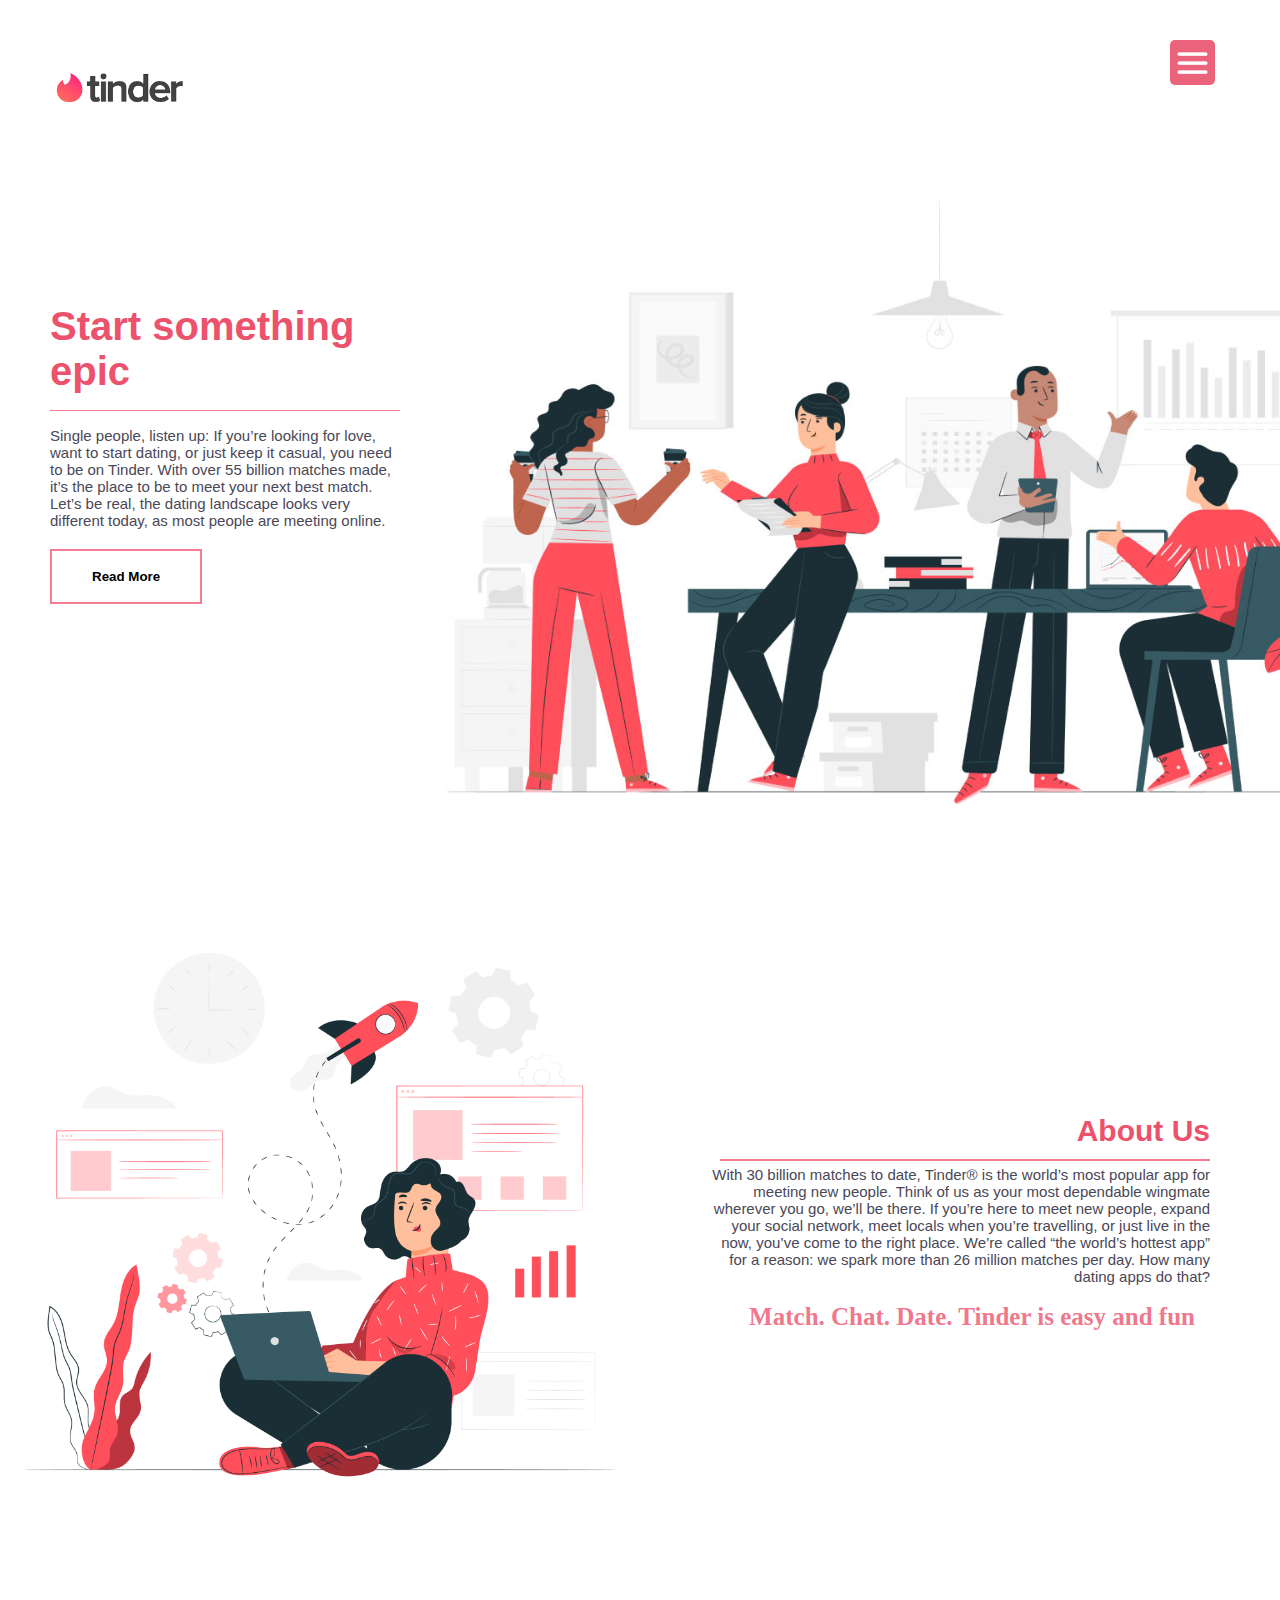
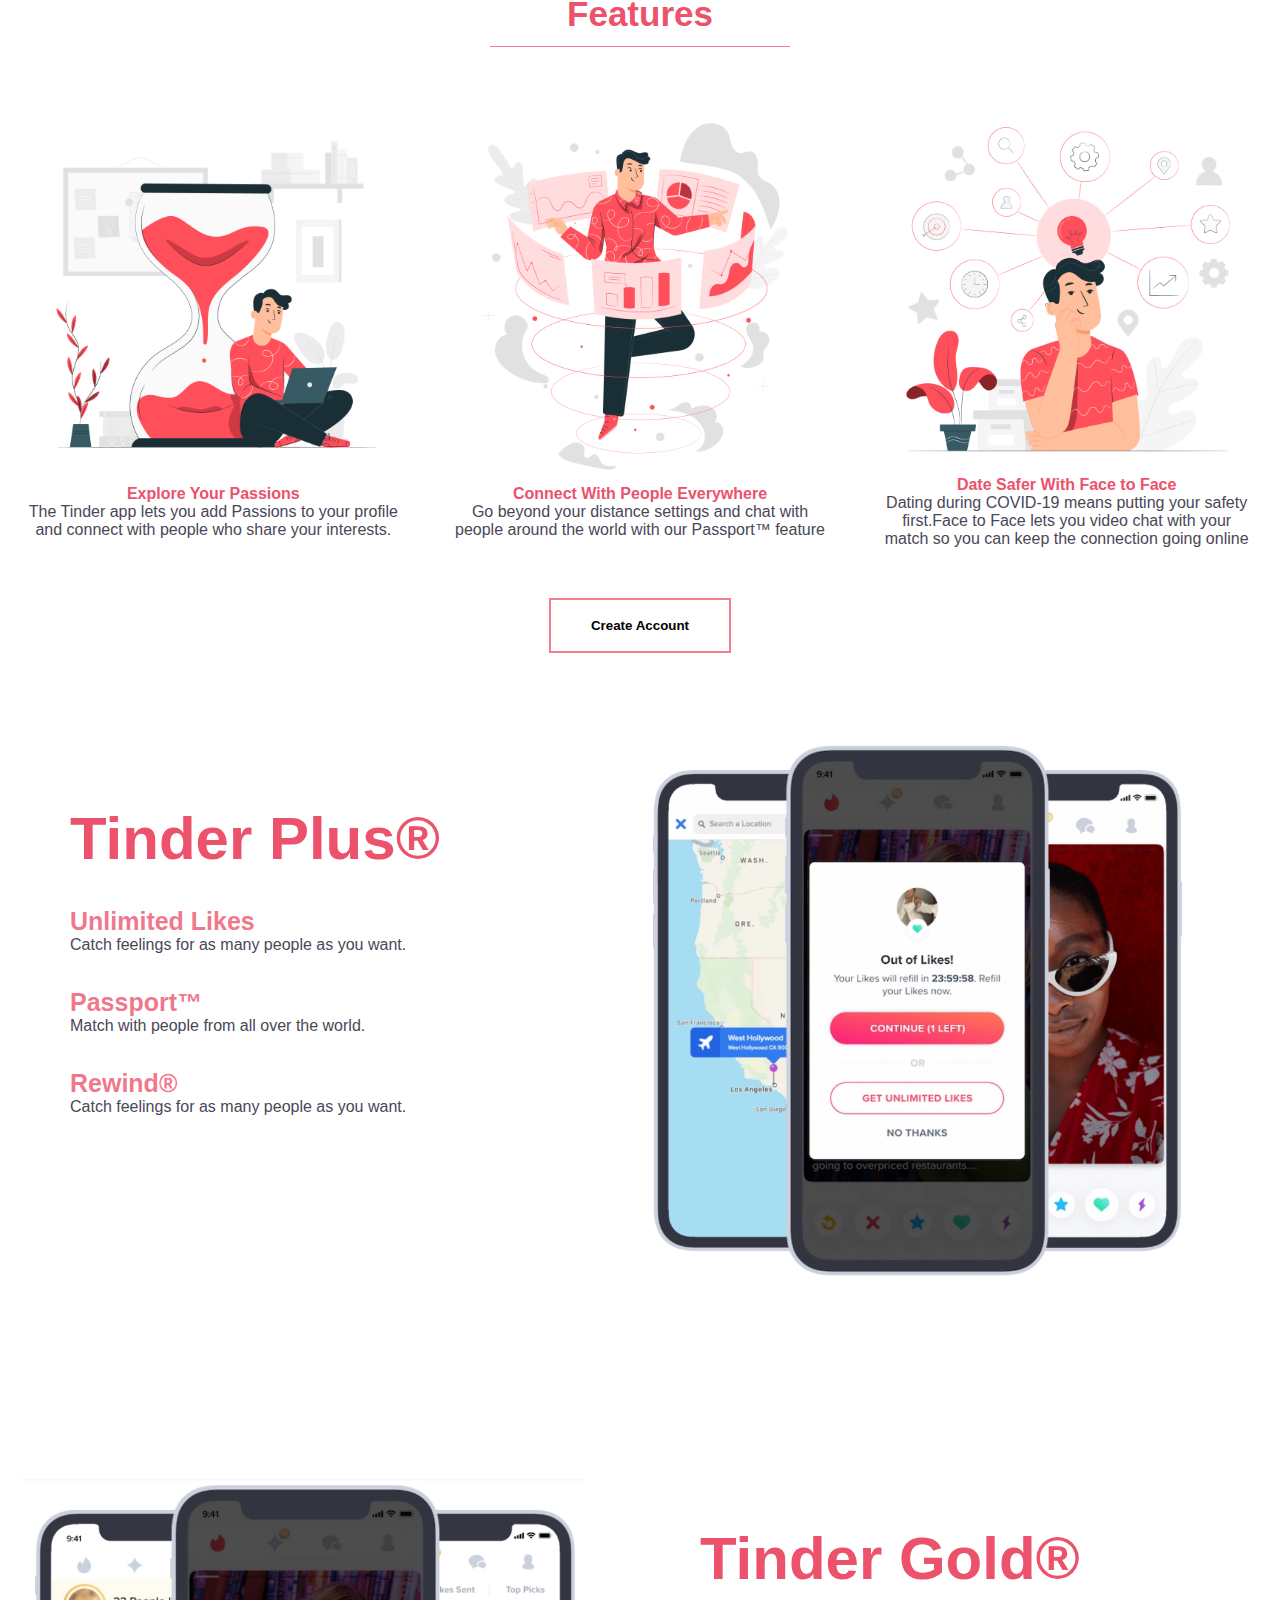
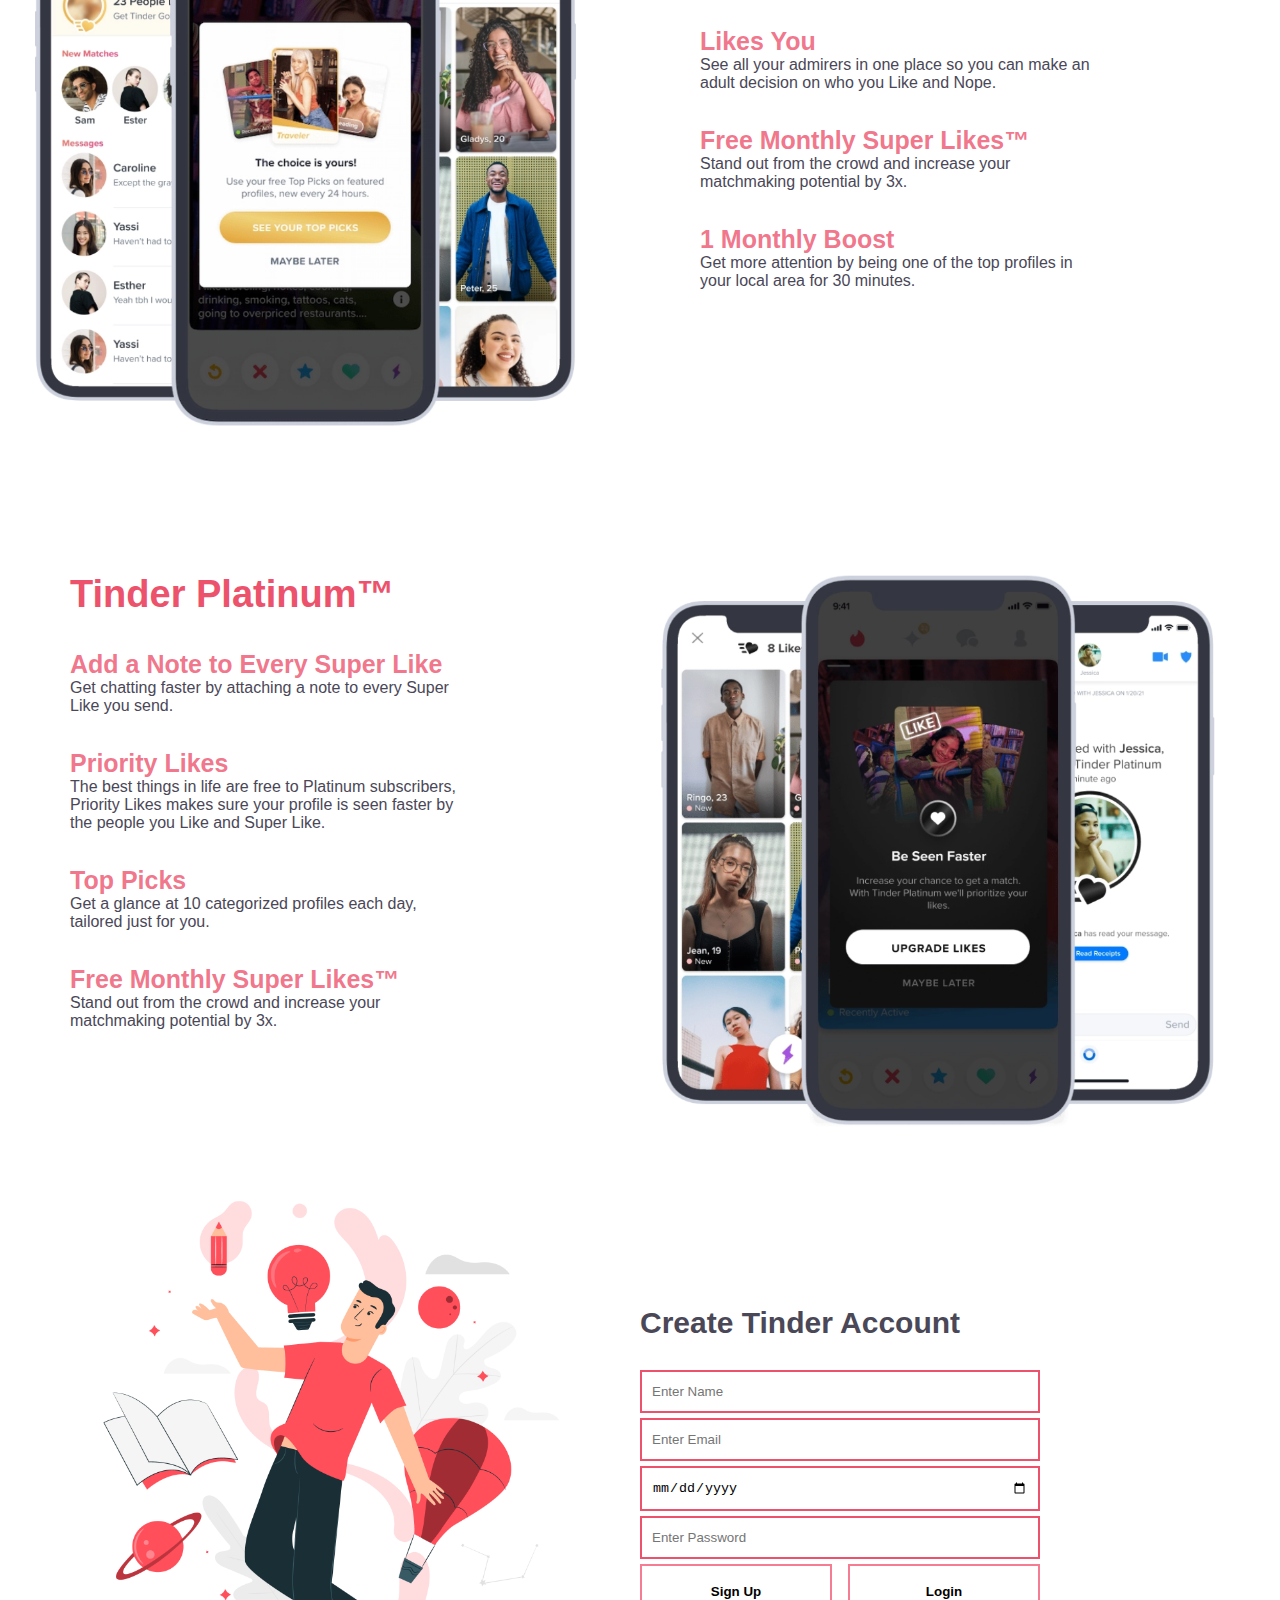
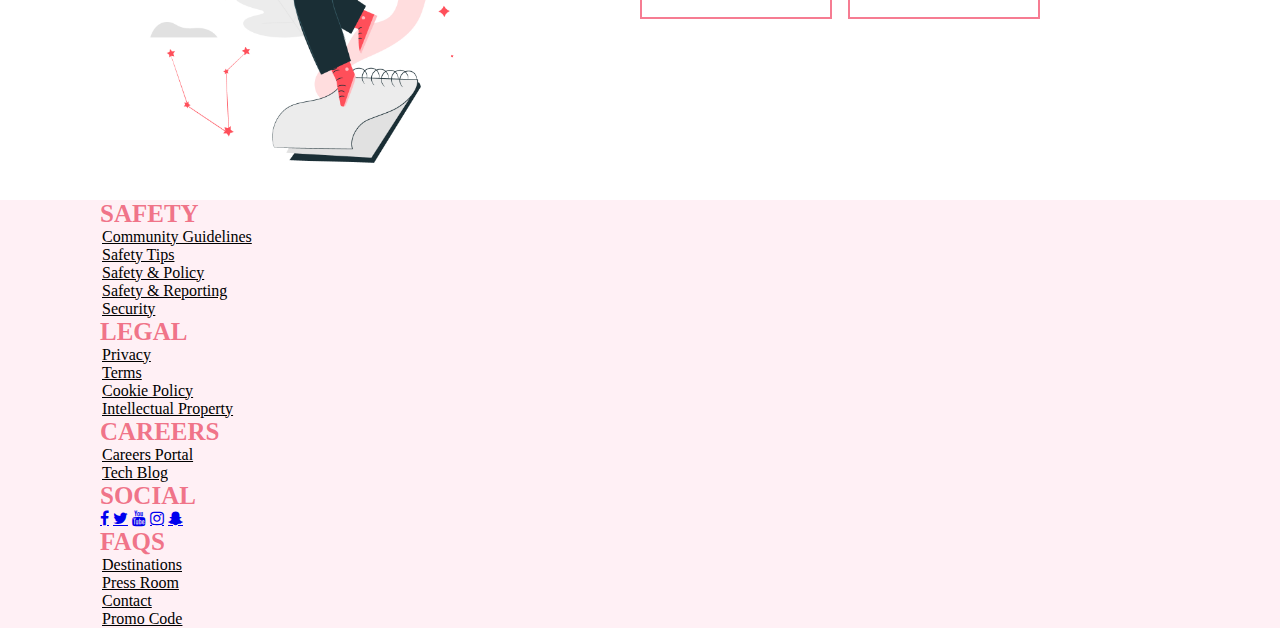
==== commit 58a8ec78: "Update index.html" ====
--- a/index.html
+++ b/index.html
@@ -1,278 +1,269 @@
 <!DOCTYPE html>
 <html lang="en">
-
 <head>
     <meta charset="UTF-8">
     <meta http-equiv="X-UA-Compatible" content="IE=edge">
-    <meta name="viewport" content="width=device-width" , initial-scale="0">
+    <meta name="viewport" content="width=device-width", initial-scale="0">
+    <link rel="stylesheet" href="https://cdnjs.cloudflare.com/ajax/libs/font-awesome/4.7.0/css/font-awesome.min.css">
+    <link rel="stylesheet" href="https://maxcdn.bootstrapcdn.com/bootstrap/4.0.0-alpha.6/css/bootstrap.min.css" integrity="sha384-rwoIResjU2yc3z8GV/NPeZWAv56rSmLldC3R/AZzGRnGxQQKnKkoFVhFQhNUwEyJ" crossorigin="anonymous">
     <link href="wstyle.css" rel="stylesheet" type="text/css">
     <link rel="preconnect" href="https://fonts.googleapis.com">
     <link rel="preconnect" href="https://fonts.gstatic.com" crossorigin>
-    <link rel="stylesheet" href="https://maxcdn.bootstrapcdn.com/bootstrap/4.0.0-alpha.6/css/bootstrap.min.css"
-        integrity="sha384-rwoIResjU2yc3z8GV/NPeZWAv56rSmLldC3R/AZzGRnGxQQKnKkoFVhFQhNUwEyJ" crossorigin="anonymous">
     <script src="https://ajax.googleapis.com/ajax/libs/jquery/3.5.1/jquery.min.js"></script>
     <script src="https://maxcdn.bootstrapcdn.com/bootstrap/3.4.1/js/bootstrap.min.js"></script>
-    <link href="wstyle.css" rel="stylesheet" type="text/css">
     <title>Website</title>
 </head>
-
 <body>
     <a name="header">
-        <section id="header">
-            <div class="container-fluid">
-
-                <img src="images/tinder.jpg" class="logo">
-                <div class="header-text">
-                    <h1>Start something epic</h1>
-                    <span class="square">
-                    </span>
-                    <p class="p-text">Single people, listen up: If you’re looking for love, want to start dating, or
-                        just keep it casual, you need to be on Tinder. With over 55 billion matches made, it’s the place
-                        to be to meet your next best match. Let’s be real, the dating landscape looks very different
-                        today, as most people are meeting online. </p>
-                    <button class="read">Read More</button>
-                </div>
-            </div>
-        </section>
-    </a>
-    <nav id="side">
-        <ul>
-            <li><a href="#header">HOME</a></li>
-            <li><a href="#sign">SIGN IN</a></li>
-            <li><a href="#about">ABOUT US</a></li>
-            <li><a href="#feature">FEATURES</a></li>
-            <li>
-                <a href="#product">Tinder Plus®</a>
-            <li>
-                <a href="#gold">Tinder Gold®</a>
-            </li>
-            <li>
-                <a href="#platinum">Tinder Platinum™</a>
-            </li>
-        </ul>
-    </nav>
-    <img src="images/Untitledmenui.png" id="menui">
-    <a name="about">
-        <section id="about">
-            <div class="about-left-col">
-                <img src="images/3255469.jpg">
-            </div>
-            <div class="about-right-col">
-                <div class="about-text">
-                    <h1 class="htext">About Us</h1>
-                    <span class="squarelong">
-                    </span>
-                    <p class="pt">With 30 billion matches to date, Tinder® is the world’s most popular app for meeting
-                        new people. Think of us as your most dependable wingmate wherever you go, we’ll be there. If
-                        you’re here to meet new people, expand your social network, meet locals when you’re travelling,
-                        or just live in the now, you’ve come to the right place. We’re called “the world’s hottest app”
-                        for a reason: we spark more than 26 million matches per day. How many dating apps do that?</p>
-                    <br>
-                    <h3>Match. Chat. Date. Tinder is easy and fun </h3>
-                </div>
-            </div>
-        </section>
+<section id="header">
+    <div class="container-fluid">
+  
+        <img src="images/tinder.jpg" class="logo">
+        <div class="header-text"> 
+            <h1>Start something epic</h1>
+            <span class="square">
+            </span>
+            <p class="p-text">Single people, listen up: If you’re looking for love, want to start dating, or just keep it casual, you need to be on Tinder. With over 55 billion matches made, it’s the place to be to meet your next best match. Let’s be real, the dating landscape looks very different today, as most people are meeting online. </p>
+        <button class="read">Read More</button>
+        </div>
+    </div>
+</section>
+</a>
+<nav id="side">
+<ul>
+    <li><a href="#header">HOME</a></li>
+    <li><a href="#sign">SIGN IN</a></li>
+    <li><a href="#about">ABOUT US</a></li>
+    <li><a href="#feature">FEATURES</a></li>
+        <li>
+            <a href="#product">Tinder Plus®</a>   
+        <li>
+            <a href="#gold">Tinder Gold®</a>
+    </li>
+    <li>
+        <a href="#platinum">Tinder Platinum™</a>
+    </li>
+</ul>
+</nav>
+<img src="images\Untitledmenui.png" id="menui">
+<a name="about">
+<section id="about">
+        <div class="about-left-col">
+            <img src="images/3255469.jpg">
+        </div>
+        <div class="about-right-col">
+    <div class ="about-text">
+        <h1 class="htext">About Us</h1>
+        <span class="squarelong">
+        </span>
+        <p class="pt">With 30 billion matches to date, Tinder® is the world’s most popular app for meeting new people. Think of us as your most dependable wingmate wherever you go, we’ll be there. If you’re here to meet new people, expand your social network, meet locals when you’re travelling, or just live in the now, you’ve come to the right place. We’re called “the world’s hottest app” for a reason: we spark more than 26 million matches per day. How many dating apps do that?</p>
+        <br>
+        <h3>Match. Chat. Date. Tinder is easy and fun </h3>
+    </div>
+        </div>
+    </section>
     </a>
     <a name="feature">
-        <section id="features">
-            <div class="feature-head">
-                <h1 class="headtes">Features</h1>
-                <center>
-                    <div class="lines">
-                    </div>
-                </center>
-            </div>
-            <div class="feature-row">
-                <div class="feature-col">
-                    <img src="images/3255337.jpg" class="imag">
-                    <h4 class="fh">Explore Your Passions</h4>
-                    <p class="fp">The Tinder app lets you add Passions to your profile and connect with people who share
-                        your interests.</p>
+    <section id="features">
+        <div class="feature-head">
+            <h1 class="headtes">Features</h1>
+          <center>
+            <div class="lines">
+            </div>
+          </center>  
+        </div>
+        <div class="feature-row">
+            <div class="feature-col">
+                <img src="images/3255337.jpg" class="imag">
+                <h4 class="fh">Explore Your Passions</h4>
+                <p class="fp">The Tinder app lets you add Passions to your profile and connect with people who share your interests.</p>
+            </div>
+            <div class="feature-col">
+                <img src="images/3684518.jpg" class="imag">
+                <h4 class="fh">Connect With People Everywhere</h4>
+                <p class="fp">Go beyond your distance settings and chat with people around the world with our Passport™ feature</p>
+            </div>
+            <div class="feature-col">
+                <img src="images/3704081.jpg" class="imag">
+                <h4 class="fh">Date Safer With Face to Face</h4>
+                <p class="fp">Dating during COVID-19 means putting your safety first.Face to Face lets you video chat with your match so you can keep the connection going online</p>
+            </div>
+        </div>
+        <div class="feature-btn">
+            <center>
+            <button class="read">Create Account</button>
+            </center>
+        </div>
+    </section>
+</a>
+<a name="product">
+<section id="products">
+    <div class="container product-row">
+        <div class="product-left-col">
+            <div class="product-text">
+                <h1>Tinder Plus®</h1>
+                <br>
+                <h3 class="producthead">Unlimited Likes</h3>
+                <p class="productp">Catch feelings for as many people as you want.</p>
+               <br>
+                <h3 class="producthead"> Passport™</h3>
+                <p class="productp">Match with people from all over the world.</p>
+                <br>
+                <h3 class="producthead">Rewind®</h3>
+                <p class="productp">Catch feelings for as many people as you want.</p>
+            </div>
+        </div>
+        <div class="product-right-col">
+            <img src="images/ims.png">
+        </div>
+    </div>
+</section>
+</a>
+<a name="gold">
+<section id="prodgold">
+    <div class="container product-row">
+        <div class="product-right-col">
+            <img src="images/gold.png">
+        </div>
+        <div class="product-left-col">
+            <div class="product-text">
+                
+                <h1>Tinder Gold®</h1>
+                <br>
+                <h3 class="producthead">Likes You</h3>
+                <p class="productp">See all your admirers in one place so you can make an adult decision on who you Like and Nope.</p>
+               <br>
+                <h3 class="producthead">Free Monthly Super Likes™</h3>
+                <p class="productp"> Stand out from the crowd and increase your matchmaking potential by 3x.</p>
+                <br>
+                <h3 class="producthead">1 Monthly Boost</h3>
+                <p class="productp">Get more attention by being one of the top profiles in your local area for 30 minutes.</p>
+            
+            </div>
+        </div>
+        
+    </div>
+</section>
+</a>
+<a name="platinum">
+    <section id="prodplat">
+        <div class="container product-row">
+            <div class="product-left-col">
+                <div class="product-text">
+                    <h1 class ="plath">Tinder Platinum™</h1>
+                    <br>
+                    <h3 class="producthead">Add a Note to Every Super Like</h3>
+                    <p class="productp">Get chatting faster by attaching a note to every Super Like you send.</p>
+                   <br>
+                    <h3 class="producthead">Priority Likes</h3>
+                    <p class="productp">The best things in life are free to Platinum subscribers, Priority Likes makes sure your profile is seen faster by the people you Like and Super Like.</p>
+                    <br>
+                    <h3 class="producthead">Top Picks</h3>
+                    <p class="productp">Get a glance at 10 categorized profiles each day, tailored just for you.</p>
+                    <br>
+                    <h3 class="producthead">Free Monthly Super Likes™</h3>
+                    <p class="productp">Stand out from the crowd and increase your matchmaking potential by 3x.</p>
                 </div>
-                <div class="feature-col">
-                    <img src="images/3684518.jpg" class="imag">
-                    <h4 class="fh">Connect With People Everywhere</h4>
-                    <p class="fp">Go beyond your distance settings and chat with people around the world with our
-                        Passport™ feature</p>
-                </div>
-                <div class="feature-col">
-                    <img src="images/3704081.jpg" class="imag">
-                    <h4 class="fh">Date Safer With Face to Face</h4>
-                    <p class="fp">Dating during COVID-19 means putting your safety first.Face to Face lets you video
-                        chat with your match so you can keep the connection going online</p>
-                </div>
-            </div>
-            <div class="feature-btn">
-                <center>
-                    <button class="read">Create Account</button>
-                </center>
-            </div>
-        </section>
-    </a>
-    <a name="product">
-        <section id="products">
-            <div class="containerr product-row">
-                <div class="product-left-col">
-                    <div class="product-text">
-                        <h1>Tinder Plus®</h1>
-                        <br>
-                        <h3 class="producthead">Unlimited Likes</h3>
-                        <p class="productp">Catch feelings for as many people as you want.</p>
-                        <br>
-                        <h3 class="producthead"> Passport™</h3>
-                        <p class="productp">Match with people from all over the world.</p>
-                        <br>
-                        <h3 class="producthead">Rewind®</h3>
-                        <p class="productp">Catch feelings for as many people as you want.</p>
-                    </div>
-                </div>
-                <div class="product-right-col">
-                    <img src="images/ims.png">
-                </div>
-            </div>
-        </section>
-    </a>
-    <a name="gold">
-        <section id="prodgold">
-            <div class="containerr product-row">
-                <div class="product-right-col">
-                    <img src="images/gold.png">
-                </div>
-                <div class="product-left-col">
-                    <div class="product-text">
-
-                        <h1>Tinder Gold®</h1>
-                        <br>
-                        <h3 class="producthead">Likes You</h3>
-                        <p class="productp">See all your admirers in one place so you can make an adult decision on who
-                            you Like and Nope.</p>
-                        <br>
-                        <h3 class="producthead">Free Monthly Super Likes™</h3>
-                        <p class="productp"> Stand out from the crowd and increase your matchmaking potential by 3x.</p>
-                        <br>
-                        <h3 class="producthead">1 Monthly Boost</h3>
-                        <p class="productp">Get more attention by being one of the top profiles in your local area for
-                            30 minutes.</p>
-
-                    </div>
-                </div>
-
-            </div>
-        </section>
-    </a>
-    <a name="platinum">
-        <section id="prodplat">
-            <div class="containerr product-row">
-                <div class="product-left-col">
-                    <div class="product-text">
-                        <h1 class="plath">Tinder Platinum™</h1>
-                        <br>
-                        <h3 class="producthead">Add a Note to Every Super Like</h3>
-                        <p class="productp">Get chatting faster by attaching a note to every Super Like you send.</p>
-                        <br>
-                        <h3 class="producthead">Priority Likes</h3>
-                        <p class="productp">The best things in life are free to Platinum subscribers, Priority Likes
-                            makes sure your profile is seen faster by the people you Like and Super Like.</p>
-                        <br>
-                        <h3 class="producthead">Top Picks</h3>
-                        <p class="productp">Get a glance at 10 categorized profiles each day, tailored just for you.</p>
-                        <br>
-                        <h3 class="producthead">Free Monthly Super Likes™</h3>
-                        <p class="productp">Stand out from the crowd and increase your matchmaking potential by 3x.</p>
-                    </div>
-                </div>
-                <div class="product-right-col">
-                    <img src="images/platinum.png">
-                </div>
-            </div>
-        </section>
+            </div>
+            <div class="product-right-col">
+                <img src="images/platinum.png">
+            </div>
+        </div>
+    </section>
     </a>
     <a name="sign">
-        <section id="contact">
-            <div class="containerr contact-row">
-
-                <div class="contact-left-col">
-                    <img src="images/3255309.jpg">
+  <section id="contact">
+      <div class="container contact-row">
+             
+              <div class="contact-left-col">
+                  <img src="images/3255309.jpg">
+              </div>
+              <div class="contact-right-col">
+                  <h1 class="plat">Create Tinder Account</h1>
+                  <form>
+                      <input type="text" placeholder="Enter Name">
+                      <input type="email" placeholder="Enter Email">
+                      <input type="date" placeholder="Enter dob">
+                      <input type="Password" placeholder="Enter Password">
+                      <div class="btn-box">
+                        <button class="read">Sign Up</button>
+                        <button class="read">Login</button>
+                    </div>
+                  </form>
+            </div>
+          </div>
+      </div>
+  </section>
+</a>
+<div class="jumbotron jumbotron-fluid" style="margin-bottom: 0;">
+    <div class="row">
+        <div class="col col1">
+            <h3>SAFETY</h3>
+            <ul>
+                <li><a href="">Community Guidelines</a></li>
+                <li><a href="">Safety Tips</a></li>
+                <li><a href="">Safety & Policy</a></li>
+                <li><a href="">Safety & Reporting</a></li>
+                <li><a href="">Security</a></li>
+            </ul>
+        </div>
+        <div class="col col2">
+            <h3>LEGAL</h3>
+            <ul>
+                <li><a href="">Privacy</a></li>
+                <li><a href="">Terms</a></li>
+                <li><a href="">Cookie Policy</a></li>
+                <li><a href="">Intellectual Property</a></li>
+            </ul>
+        </div>
+        <div class="col col3">
+            <h3>CAREERS</h3>
+            <ul>
+                <li><a href="">Careers Portal</a></li>
+                <li><a href="">Tech Blog</a></li>
+            </ul>
+        </div>
+        <div class="col col4">
+            <h3>SOCIAL</h3>
+            <ul>
+                <div class="icon">
+                    <a href="#" class="fa fa-facebook"></a>
+                <a href="#" class="fa fa-twitter"></a>
+                
+                <a href="#" class="fa fa-youtube"></a>
+                <a href="#" class="fa fa-instagram"></a>
+                
+                <a href="#" class="fa fa-snapchat-ghost"></a>
+                
                 </div>
-                <div class="contact-right-col">
-                    <h1 class="plat">Create Tinder Account</h1>
-                    <form>
-                        <input type="text" placeholder="Enter Name">
-                        <input type="email" placeholder="Enter Email">
-                        <input type="date" placeholder="Enter dob">
-                        <input type="Password" placeholder="Enter Password">
-                        <div class="btn-box">
-                            <button class="read">Sign Up</button>
-                            <button class="read">Login</button>
-                        </div>
-                    </form>
-                </div>
-            </div>
-            </div>
-        </section>
-    </a>
-    <div class="jumbotron" style="margin-bottom: 0;">
-        <div class="row">
-            <div class="col col1">
-                <h3>SAFETY</h3>
-                <ul>
-                    <li><a href="">Community Guidelines</a></li>
-                    <li><a href="">Safety Tips</a></li>
-                    <li><a href="">Safety & Policy</a></li>
-                    <li><a href="">Safety & Reporting</a></li>
-                    <li><a href="">Security</a></li>
-                </ul>
-            </div>
-            <div class="col col2">
-                <h3>LEGAL</h3>
-                <ul>
-                    <li><a href="">Privacy</a></li>
-                    <li><a href="">Terms</a></li>
-                    <li><a href="">Cookie Policy</a></li>
-                    <li><a href="">Intellectual Property</a></li>
-                </ul>
-            </div>
-            <div class="col col3">
-                <h3>CAREES</h3>
-                <ul>
-                    <li><a href="">Careers Portal</a></li>
-                    <li><a href="">Tech Blog</a></li>
-                </ul>
-            </div>
-            <div class="col col4">
-                <h3>SOCIAL</h3>
-                <ul>
-                    <li class="d-inline"><a href=""><img src="images/youtube.png" alt=""></a></li>
-                    <li class="d-inline"><a href=""><img src="images/twitter (1).png" alt=""></a></li>
-                    <li class="d-inline"><a href=""><img src="images/instagram (1).png" alt=""></a></li>
-                    <li class="d-inline"><a href=""><img src="images/facebook (2).png" alt=""></a></li>
-                </ul>
-            </div>
-            <div class="col col5">
-                <h3>FAQS</h3>
-                <ul>
-                    <li><a href="">Destinations</a></li>
-                    <li><a href="">Press Room</a></li>
-                    <li><a href="">Contact</a></li>
-                    <li><a href="">Promo Code</a></li>
-                </ul>
-            </div>
-        </div>
-    </div>
-    <script>
-        var menui = document.getElementById("menui");
-        var side = document.getElementById("side");
-        side.style.right = "-250px";
-        menui.onclick = function () {
-            if (side.style.right == "-250px") {
-                side.style.right = "0";
-            }
-            else {
-                side.style.right = "-250px";
-            }
-        }
-
-    </script>
+            </ul>
+        </div>
+        <div class="col col5">
+            <h3>FAQS</h3>
+            <ul>
+                <li><a href="">Destinations</a></li>
+                <li><a href="">Press Room</a></li>
+                <li><a href="">Contact</a></li>
+                <li><a href="">Promo Code</a></li>
+            </ul>
+        </div>
+    </div>
+   
+    </div>
+   
+<script>
+    var menui = document.getElementById("menui");
+    var side= document.getElementById("side");
+ side.style.right = "-250px";
+ menui.onclick = function (){
+     if(side.style.right =="-250px"){
+        side.style.right="0";
+     }
+     else{
+         side.style.right="-250px";
+     }
+ }
+ 
+ </script>
 </body>
-
 </html>
--- a/wstyle.css
+++ b/wstyle.css
@@ -9,7 +9,7 @@
   background-position: center;
   background-size: cover;
 }
-.container{
+.containerr{
   margin-top: -25px;
   margin-right:20px ;
   margin-left: 10px;
@@ -352,4 +352,29 @@
     margin-left: 110px;
     font-size: 20px;
    }
-}+}
+
+.jumbotron{
+  background-color: lavenderblush;
+  color: black;
+  padding-left: 100px;
+  padding-right: 100px;
+}
+
+li{
+  list-style-type: none;
+  padding-left: 2px;
+}
+
+li a{
+  color: black;
+}
+li a:hover{
+  text-decoration: none;
+  color: rgb(236, 82, 107);
+}
+
+.d-inline{
+  padding: 8px;
+}
+
